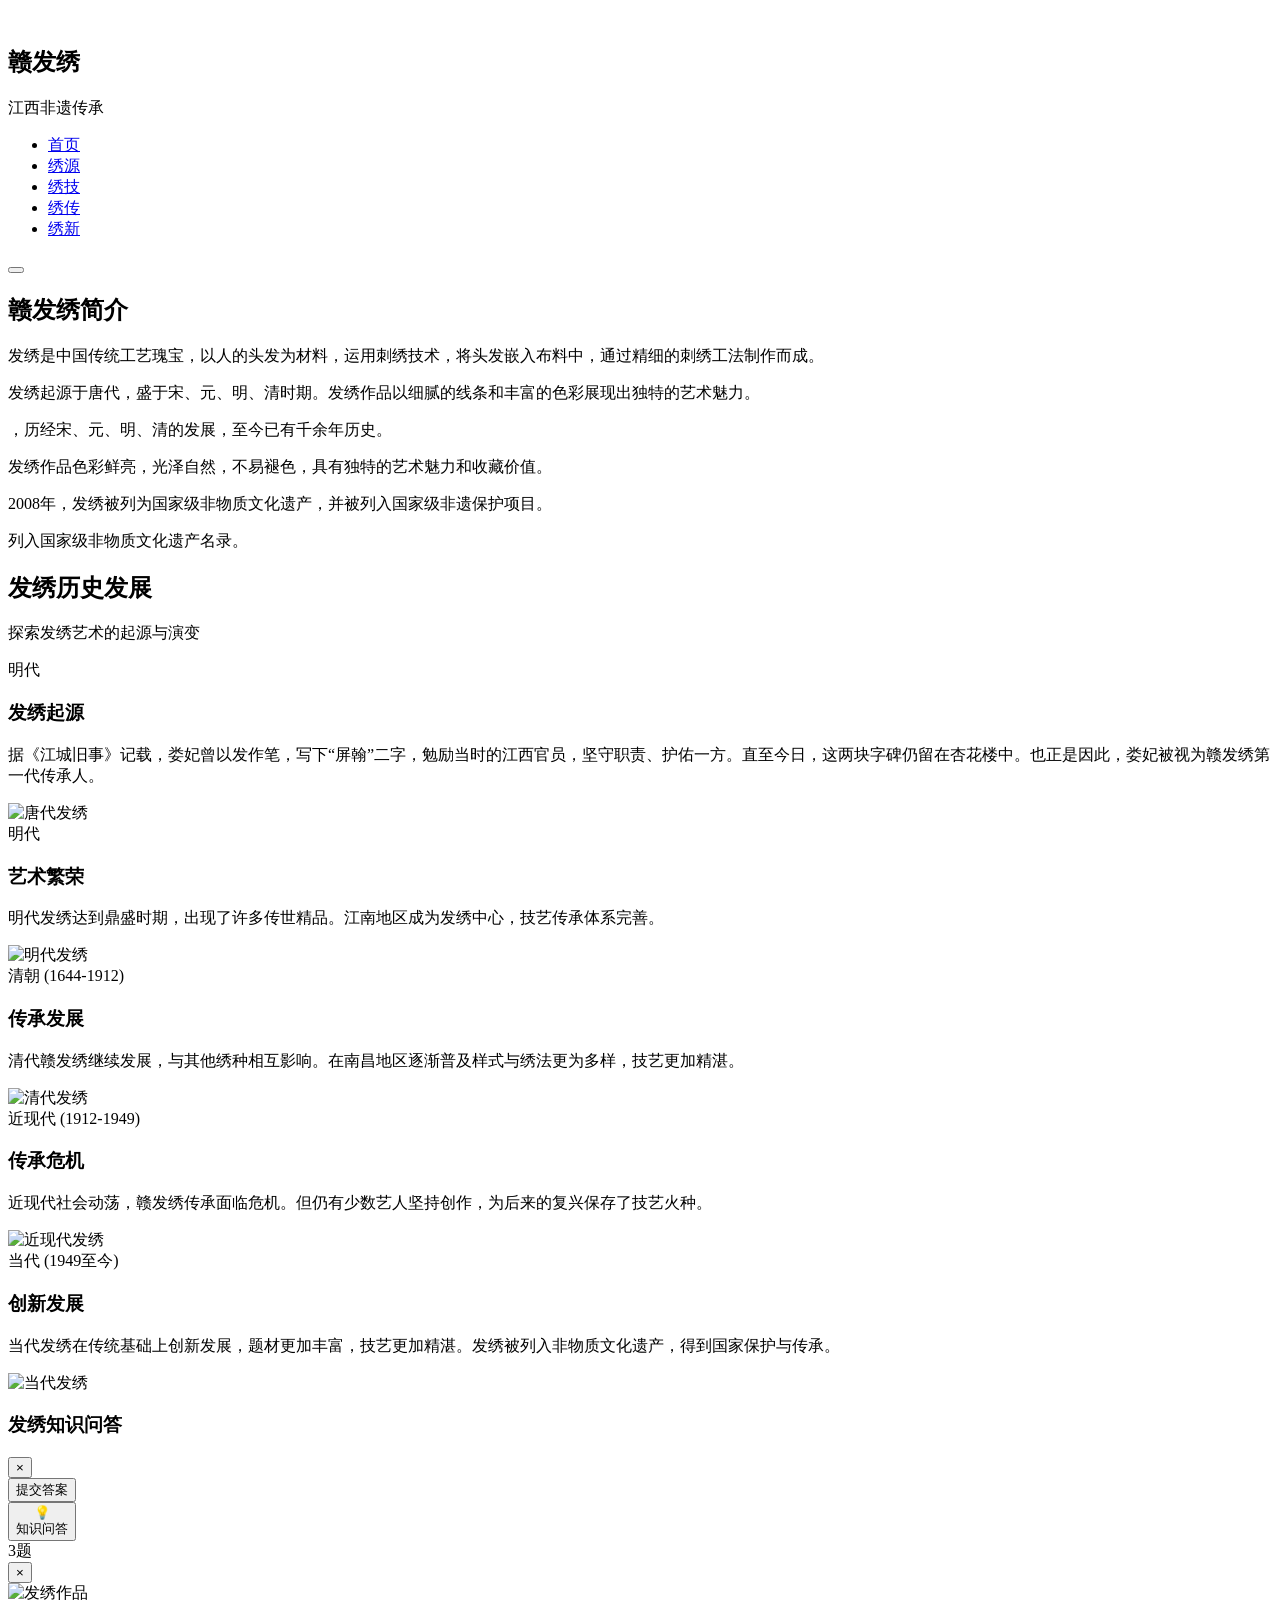
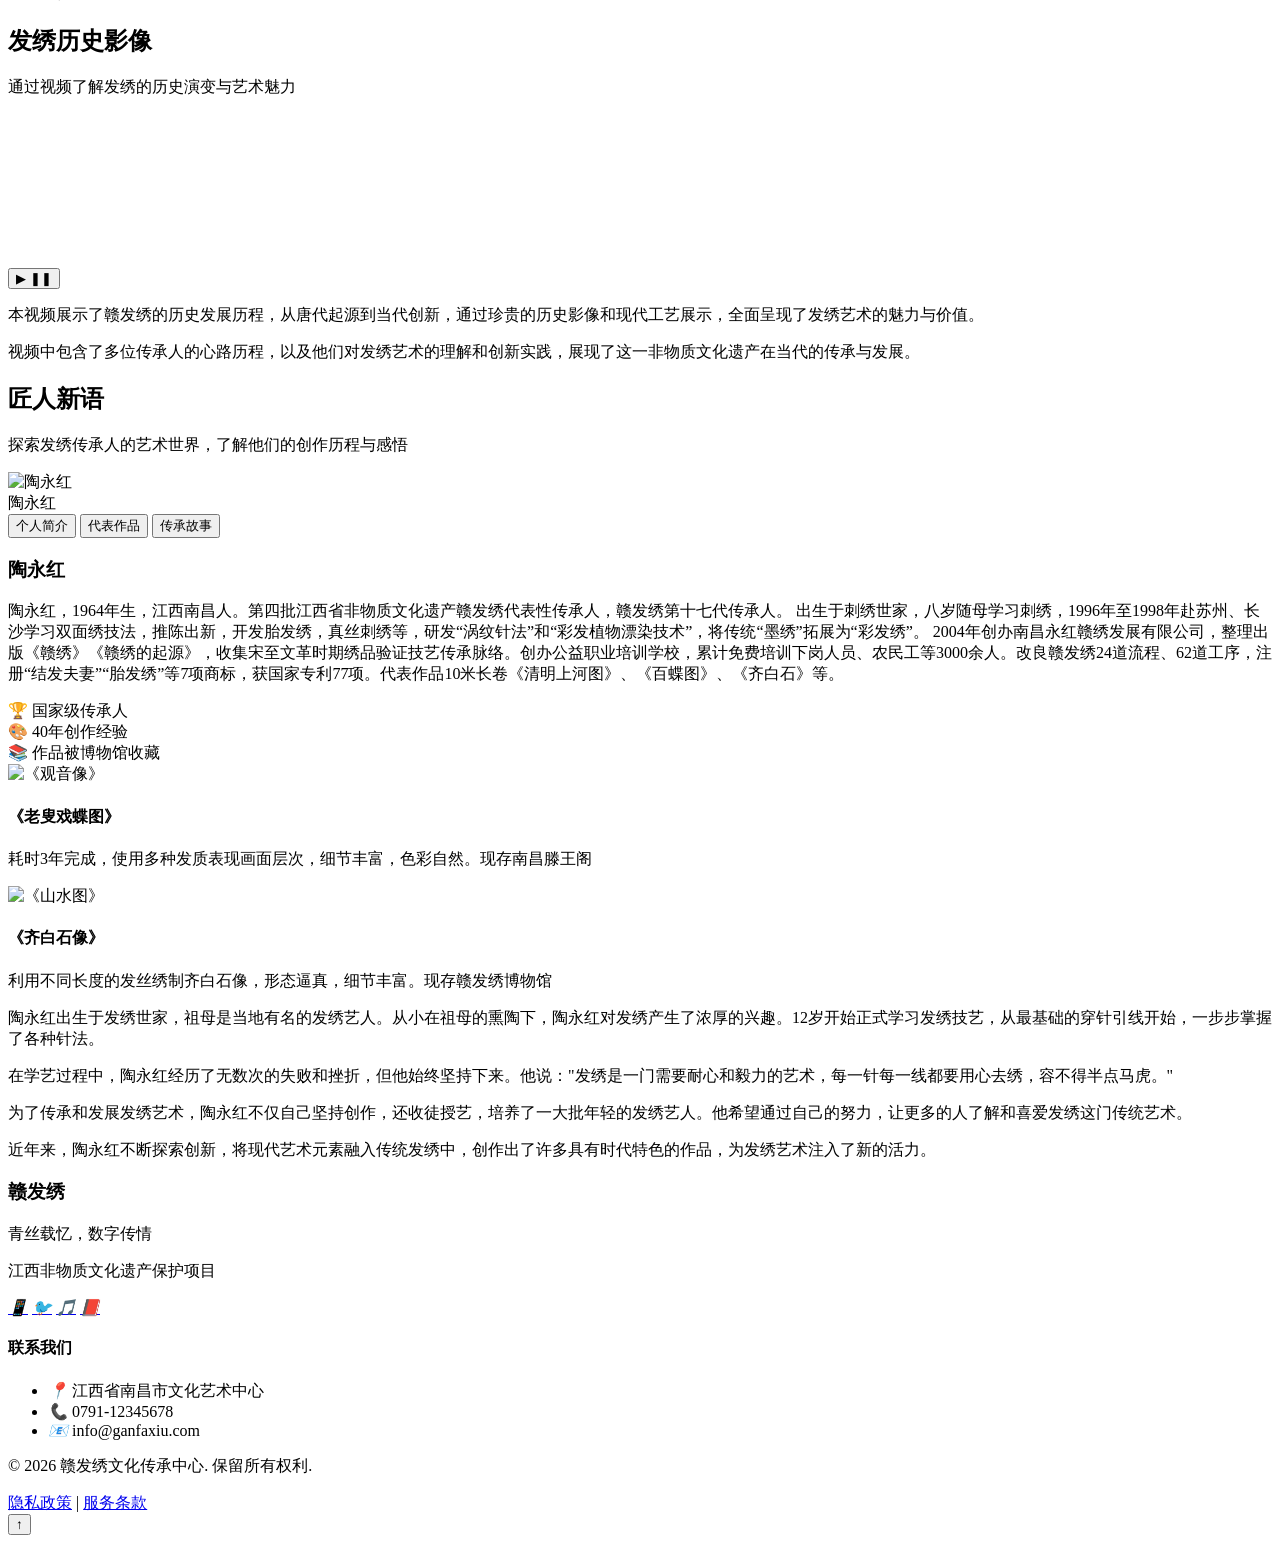
==== histroy.html @ 6f6c3b2a "Add files via upload" ====
<!DOCTYPE html>
<html lang="zh">

<head>
  <meta charset="UTF-8">
  <meta name="viewport" content="width=device-width, initial-scale=1.0">
  <link rel="stylesheet" href="css/histroy_.css">
  <link rel="stylesheet" href="css/nav.css">
  <link rel="stylesheet" href="css/footer.css">
  <script src="js/histroy_.js"></script>
  <script src="js/backToTop.js"></script>
  <script src="js/top-nav.js"></script>
  <script src="js/histroy_JR.js"></script>
  <link rel="icon" type="img/icon/4t75p-0cyug-001.ico" href="img/icon/4t75p-0cyug-001.ico"><!--标签icon设置区域-->
  <title>赣发绣：绣源</title>
</head>

<body>
  <nav class="top-nav">
    <div class="top-nav-container">
      <div class="nav-logo">
        <div class="logo-placeholder">
          <!-- 这里可以放置logo图片 -->
          <span class="logo-icon"><img src="img/icon/4t75p-0cyug-001.ico" alt=""></span>
        </div>
        <div class="logo-text">
          <h2>赣发绣</h2>
          <p class="logo-subtitle">江西非遗传承</p>
        </div>
      </div>
      <ul class="nav-menu">
        <li><a href="index.html" id="nav-index">首页</a></li>
        <li><a href="histroy.html" id="nav-history">绣源</a></li>
        <li><a href="Technology.html" id="nav-service">绣技</a></li>
        <li><a href="Inheritance.html" id="nav-case">绣传</a></li>
        <li><a href="Innovation.html" id="nav-contact">绣新</a></li>
      </ul>
      <div class="nav-actions">
        <button class="menu-btn">
          <span></span>
          <span></span>
          <span></span>
        </button>
      </div>
    </div>
  </nav>
  <!-- 主容器 -->
  <div class="main-container">
    <!-- 主要内容区域 -->
    <div class="main-content">
      <div class="xiuyuan-main-content">
        <!-- 左侧内容框 -->
        <div class="xiuyuan-left-sidebar">
          <div class="xiuyuan-sidebar-content">
            <h2>赣发绣简介</h2>
            <p>发绣是中国传统工艺瑰宝，以人的头发为材料，运用刺绣技术，将头发嵌入布料中，通过精细的刺绣工法制作而成。</p>
            <p>发绣起源于唐代，盛于宋、元、明、清时期。发绣作品以细腻的线条和丰富的色彩展现出独特的艺术魅力。</p>，历经宋、元、明、清的发展，至今已有千余年历史。</p>
            <p>发绣作品色彩鲜亮，光泽自然，不易褪色，具有独特的艺术魅力和收藏价值。</p>
            <p>2008年，发绣被列为国家级非物质文化遗产，并被列入国家级非遗保护项目。</p>列入国家级非物质文化遗产名录。</p>
          </div>
        </div>

        <!-- 右侧时间轴区域 -->
        <div class="xiuyuan-right-content">
          <!-- 时间轴标题 -->
          <div class="xiuyuan-timeline-header">
            <h2>发绣历史发展</h2>
            <p>探索发绣艺术的起源与演变</p>
          </div>
          <!-- 时间轴容器 -->
          <div class="xiuyuan-timeline-container">
            <div class="xiuyuan-timeline-wrapper">
              <!-- 水平时间轴 -->
              <div class="xiuyuan-timeline">
                <!-- 时间节点1：起源 -->
                <div class="xiuyuan-timeline-item">
                  <div class="xiuyuan-timeline-dot"></div>
                  <div class="xiuyuan-timeline-content">
                    <div class="xiuyuan-timeline-year">明代</div>
                    <h3>发绣起源</h3>
                    <p>据《江城旧事》记载，娄妃曾以发作笔，写下“屏翰”二字，勉励当时的江西官员，坚守职责、护佑一方。直至今日，这两块字碑仍留在杏花楼中。也正是因此，娄妃被视为赣发绣第一代传承人。</p>
                    <div class="xiuyuan-timeline-image">
                      <img src="img/IMG-his-1-1.png" alt="唐代发绣">
                    </div>
                  </div>
                </div>

                <!-- 时间节点2：发展 --><!--
                <div class="xiuyuan-timeline-item">
                  <div class="xiuyuan-timeline-dot"></div>
                  <div class="xiuyuan-timeline-content">
                    <div class="xiuyuan-timeline-year">明代</div>
                    <h3>技艺发展</h3>
                    <p>宁王失败后，娄妃投入赣江自殉，香消玉殒。娄妃死后，其贴身侍女杏花带着收集的娄妃遗发，回到安义县石鼻乡，以青丝为线，绣制了一幅娄妃画像，赣发绣自此在江西民间生根发芽、代代相传。</p>
                    <div class="xiuyuan-timeline-image">
                      <img src="img/timeline2.jpg" alt="宋代发绣">
                    </div>
                  </div>
                </div>-->

                <!-- 时间节点3：繁荣 -->
                <div class="xiuyuan-timeline-item">
                  <div class="xiuyuan-timeline-dot"></div>
                  <div class="xiuyuan-timeline-content">
                    <div class="xiuyuan-timeline-year">明代</div>
                    <h3>艺术繁荣</h3>
                    <p>明代发绣达到鼎盛时期，出现了许多传世精品。江南地区成为发绣中心，技艺传承体系完善。</p>
                    <div class="xiuyuan-timeline-image">
                      <img src="img/img-his-1-3.png" alt="明代发绣">
                    </div>
                  </div>
                </div>

                <!-- 时间节点4：传承 -->
                <div class="xiuyuan-timeline-item">
                  <div class="xiuyuan-timeline-dot"></div>
                  <div class="xiuyuan-timeline-content">
                    <div class="xiuyuan-timeline-year">清朝 (1644-1912)</div>
                    <h3>传承发展</h3>
                    <p>清代赣发绣继续发展，与其他绣种相互影响。在南昌地区逐渐普及样式与绣法更为多样，技艺更加精湛。</p>
                    <div class="xiuyuan-timeline-image">
                      <img src="img/img-his-1-4.png" alt="清代发绣">
                    </div>
                  </div>
                </div>

                <!-- 时间节点5：复兴 -->
                <div class="xiuyuan-timeline-item">
                  <div class="xiuyuan-timeline-dot"></div>
                  <div class="xiuyuan-timeline-content">
                    <div class="xiuyuan-timeline-year">近现代 (1912-1949)</div>
                    <h3>传承危机</h3>
                    <p>近现代社会动荡，赣发绣传承面临危机。但仍有少数艺人坚持创作，为后来的复兴保存了技艺火种。</p>
                    <div class="xiuyuan-timeline-image">
                      <img src="img/IMG_2162.png" alt="近现代发绣">
                    </div>
                  </div>
                </div>

                <!-- 时间节点6：创新 -->
                <div class="xiuyuan-timeline-item">
                  <div class="xiuyuan-timeline-dot"></div>
                  <div class="xiuyuan-timeline-content">
                    <div class="xiuyuan-timeline-year">当代 (1949至今)</div>
                    <h3>创新发展</h3>
                    <p>当代发绣在传统基础上创新发展，题材更加丰富，技艺更加精湛。发绣被列入非物质文化遗产，得到国家保护与传承。</p>
                    <div class="xiuyuan-timeline-image">
                      <img src="img/IMG_2163.JPG" alt="当代发绣">
                    </div>
                  </div>
                </div>
              </div>
            </div>
          </div>
        </div>
      </div> <!-- 闭合main-content -->

      <!-- 轻互动问答区 -->
      <div class="xiuyuan-quiz-container" id="xiuyuan-quizContainer">
        <div class="xiuyuan-quiz-header">
          <h3>发绣知识问答</h3>
          <button class="xiuyuan-quiz-close" id="xiuyuan-quizClose">×</button>
        </div>
        <div class="xiuyuan-quiz-content" id="xiuyuan-quizContent">
          <div class="xiuyuan-quiz-question" id="xiuyuan-quizQuestion"></div>
          <div class="xiuyuan-quiz-options" id="xiuyuan-quizOptions"></div>
        </div>
        <div class="xiuyuan-quiz-footer">
          <button class="xiuyuan-quiz-submit" id="xiuyuan-quizSubmit">提交答案</button>
        </div>
      </div>

      <!-- 问答触发按钮 -->
      <div class="xiuyuan-quiz-trigger-container">
        <button class="xiuyuan-quiz-trigger" id="xiuyuan-quizTrigger">
          <div class="xiuyuan-quiz-icon">💡</div>
          <div class="xiuyuan-quiz-text">知识问答</div>
        </button>
        <div class="xiuyuan-quiz-badge">3题</div>
      </div>

      <!-- 答对后作品弹窗 -->
      <div class="xiuyuan-work-modal" id="xiuyuan-workModal">
        <div class="xiuyuan-work-modal-content">
          <button class="xiuyuan-work-modal-close" id="xiuyuan-workModalClose">×</button>
          <div class="xiuyuan-work-image">
            <img id="xiuyuan-workImage" src="" alt="发绣作品">
          </div>
          <div class="xiuyuan-work-description">
            <h4 id="xiuyuan-workTitle"></h4>
            <p id="xiuyuan-workDesc"></p>
          </div>
        </div>
      </div>
    </div>
    <!--绣源内容视频区域-->
    <!-- 发绣历史视频区域 -->
    <div class="xiuyuan-video-section">
      <div class="xiuyuan-container">
        <div class="xiuyuan-video-header">
          <h2>发绣历史影像</h2>
          <p>通过视频了解发绣的历史演变与艺术魅力</p>
        </div>
        <div class="xiuyuan-video-container">
          <div class="xiuyuan-video-wrapper">
            <video loop playsinline id="xiuyuan-history-video">
              <source src="video/BS_FX_yuan.mp4" type="video/mp4">
              您的浏览器不支持视频播放
            </video>
            <div class="xiuyuan-video-overlay"></div>
            <div class="xiuyuan-video-controls">
              <button class="xiuyuan-play-pause-btn" id="xiuyuan-video-play-pause">
                <span class="xiuyuan-play-icon">▶</span>
                <span class="xiuyuan-pause-icon">❚❚</span>
              </button>
            </div>
          </div>
          <div class="xiuyuan-video-description">
            <p>本视频展示了赣发绣的历史发展历程，从唐代起源到当代创新，通过珍贵的历史影像和现代工艺展示，全面呈现了发绣艺术的魅力与价值。</p>
            <p>视频中包含了多位传承人的心路历程，以及他们对发绣艺术的理解和创新实践，展现了这一非物质文化遗产在当代的传承与发展。</p>
          </div>
        </div>
      </div>
    </div>
    <!---匠人新语版块内容!!!!!!-->
    <!-- 主要内容区域 -->
    <main class="xiuyuan-main">
      <!-- 匠人新语版块 -->
      <div class="xiuyuan-artisan-section">
        <div class="xiuyuan-container">
          <!-- 版块标题 -->
          <div class="xiuyuan-artisan-header">
            <h2>匠人新语</h2>
            <p>探索发绣传承人的艺术世界，了解他们的创作历程与感悟</p>
          </div>

          <!-- 传承人头像区域 -->
          <div class="xiuyuan-artisan-avatars">
            <!-- 传承人1 -->
            <div class="xiuyuan-artisan-avatar" data-artisan="1">
              <div class="xiuyuan-avatar-image">
                <img src="img/IMG-his-jr-1.png" alt="陶永红">
              </div>
              <div class="xiuyuan-avatar-name">陶永红</div>
            </div>
            <!-- 传承人2 --><!--
            <div class="xiuyuan-artisan-avatar" data-artisan="2">
              <div class="xiuyuan-avatar-image">
                <img src="img/IMG-his-jr-2.png" alt="刘昱含">
              </div>
              <div class="xiuyuan-avatar-name">刘昱含</div>
            </div>-->
            <!-- 传承人3 -->
            <!--<div class="xiuyuan-artisan-avatar" data-artisan="3">
              <div class="xiuyuan-avatar-image">
                <img src="img/artisan3.jpg" alt="王老师">
              </div>
              <div class="xiuyuan-avatar-name">王老师</div>
            </div>
          </div>-->

          <!-- 传承人内容区域 -->
          <div class="xiuyuan-artisan-content">
            <!-- 标签页导航 -->
            <div class="xiuyuan-artisan-tabs">
              <button class="xiuyuan-artisan-tab active" data-tab="intro">个人简介</button>
              <button class="xiuyuan-artisan-tab" data-tab="works">代表作品</button>
              <button class="xiuyuan-artisan-tab" data-tab="story">传承故事</button>
            </div>

            <!-- 标签内容 -->
            <div class="xiuyuan-artisan-content-wrapper">
              <!-- 个人简介 -->
              <div class="xiuyuan-artisan-tab-content active" data-tab="intro">
                <div class="xiuyuan-artisan-intro">
                  <h3 id="artisanName">陶永红</h3>
                  <p id="artisanBio">
                    陶永红，1964年生，江西南昌人。第四批江西省非物质文化遗产赣发绣代表性传承人，赣发绣第十七代传承人。
                    出生于刺绣世家，八岁随母学习刺绣，1996年至1998年赴苏州、长沙学习双面绣技法，推陈出新，开发胎发绣，真丝刺绣等，研发“涡纹针法”和“彩发植物漂染技术”，将传统“墨绣”拓展为“彩发绣”。
                    2004年创办南昌永红赣绣发展有限公司，整理出版《赣绣》《赣绣的起源》，收集宋至文革时期绣品验证技艺传承脉络。创办公益职业培训学校，累计免费培训下岗人员、农民工等3000余人。改良赣发绣24道流程、62道工序，注册“结发夫妻”“胎发绣”等7项商标，获国家专利77项。代表作品10米长卷《清明上河图》、《百蝶图》、《齐白石》等。
                  </p>

                  <!-- 成就标签 -->
                  <div class="xiuyuan-artisan-achievements">
                    <div class="xiuyuan-achievement-item">
                      <span class="xiuyuan-achievement-icon">🏆</span>
                      <span class="xiuyuan-achievement-text">国家级传承人</span>
                    </div>
                    <div class="xiuyuan-achievement-item">
                      <span class="xiuyuan-achievement-icon">🎨</span>
                      <span class="xiuyuan-achievement-text">40年创作经验</span>
                    </div>
                    <div class="xiuyuan-achievement-item">
                      <span class="xiuyuan-achievement-icon">📚</span>
                      <span class="xiuyuan-achievement-text">作品被博物馆收藏</span>
                    </div>
                  </div>
                </div>
              </div>

              <!-- 代表作品 -->
              <div class="xiuyuan-artisan-tab-content" data-tab="works">
                <div class="xiuyuan-artisan-works">
                  <!-- 作品1 --><!--
                  <div class="xiuyuan-work-item">
                    <div class="xiuyuan-work-image">
                      <img src="img/work1.jpg" alt="《清明上河图》局部">
                    </div>
                    <div class="xiuyuan-work-info">
                      <h4>《清明上河图》局部</h4>
                      <p>耗时3年完成，使用多种发质表现画面层次，细节丰富，色彩自然。</p>
                    </div>
                  </div>-->
                  <!-- 作品2 -->
                  <div class="xiuyuan-work-item">
                    <div class="xiuyuan-work-image">
                      <img src="img/IMG-his-jr-1-2.png" alt="《观音像》">
                    </div>
                    <div class="xiuyuan-work-info">
                      <h4>《老叟戏蝶图》</h4>
                      <p>耗时3年完成，使用多种发质表现画面层次，细节丰富，色彩自然。现存南昌滕王阁</p>
                    </div>
                  </div>
                  <!-- 作品3 -->
                  <div class="xiuyuan-work-item">
                    <div class="xiuyuan-work-image">
                      <img src="img/IMG-his-jr-1-3.png" alt="《山水图》">
                    </div>
                    <div class="xiuyuan-work-info">
                      <h4>《齐白石像》</h4>
                      <p>利用不同长度的发丝绣制齐白石像，形态逼真，细节丰富。现存赣发绣博物馆</p>
                    </div>
                  </div>
                </div>
              </div>

              <!-- 传承故事 -->
              <div class="xiuyuan-artisan-tab-content" data-tab="story">
                <div class="xiuyuan-artisan-story">
                  <p>陶永红出生于发绣世家，祖母是当地有名的发绣艺人。从小在祖母的熏陶下，陶永红对发绣产生了浓厚的兴趣。12岁开始正式学习发绣技艺，从最基础的穿针引线开始，一步步掌握了各种针法。</p>
                  <p>在学艺过程中，陶永红经历了无数次的失败和挫折，但他始终坚持下来。他说："发绣是一门需要耐心和毅力的艺术，每一针每一线都要用心去绣，容不得半点马虎。"</p>
                  <p>为了传承和发展发绣艺术，陶永红不仅自己坚持创作，还收徒授艺，培养了一大批年轻的发绣艺人。他希望通过自己的努力，让更多的人了解和喜爱发绣这门传统艺术。</p>
                  <p>近年来，陶永红不断探索创新，将现代艺术元素融入传统发绣中，创作出了许多具有时代特色的作品，为发绣艺术注入了新的活力。</p>
                </div>
              </div>
            </div>
          </div>
        </div>
      </div>
    </main>
  </div>
  <footer>
    <div class="footer-content">
      <!-- 品牌信息 -->
      <div class="footer-section brand">
        <h3>赣发绣</h3>
        <p>青丝载忆，数字传情</p>
        <p class="heritage-tag">江西非物质文化遗产保护项目</p>
        <!-- 社交媒体链接 -->
        <div class="social-links">
          <a href="#" title="微信公众号"><i class="social-icon">📱</i></a>
          <a href="#" title="微博"><i class="social-icon">🐦</i></a>
          <a href="#" title="抖音"><i class="social-icon">🎵</i></a>
          <a href="#" title="小红书"><i class="social-icon">📕</i></a>
        </div>
      </div>
      <!-- 联系方式 -->
      <div class="footer-section contact">
        <h4>联系我们</h4>
        <ul class="contact-info">
          <li><i class="contact-icon">📍</i> 江西省南昌市文化艺术中心</li>
          <li><i class="contact-icon">📞</i> 0791-12345678</li>
          <li><i class="contact-icon">📧</i> info@ganfaxiu.com</li>
        </ul>
      </div>
    </div>
    <div class="footer-bottom">
      <div class="footer-bottom-content">
        <p>&copy; 2026 赣发绣文化传承中心. 保留所有权利.</p>
        <div class="legal-links">
          <a href="#">隐私政策</a>
          <span>|</span>
          <a href="#">服务条款</a>
        </div>
      </div>
    </div>
    <!-- 返回顶部按钮 -->
    <button id="backToTop" class="back-to-top" title="返回顶部">↑</button>
  </footer><!--网页页面页脚-->
</body>

</html>
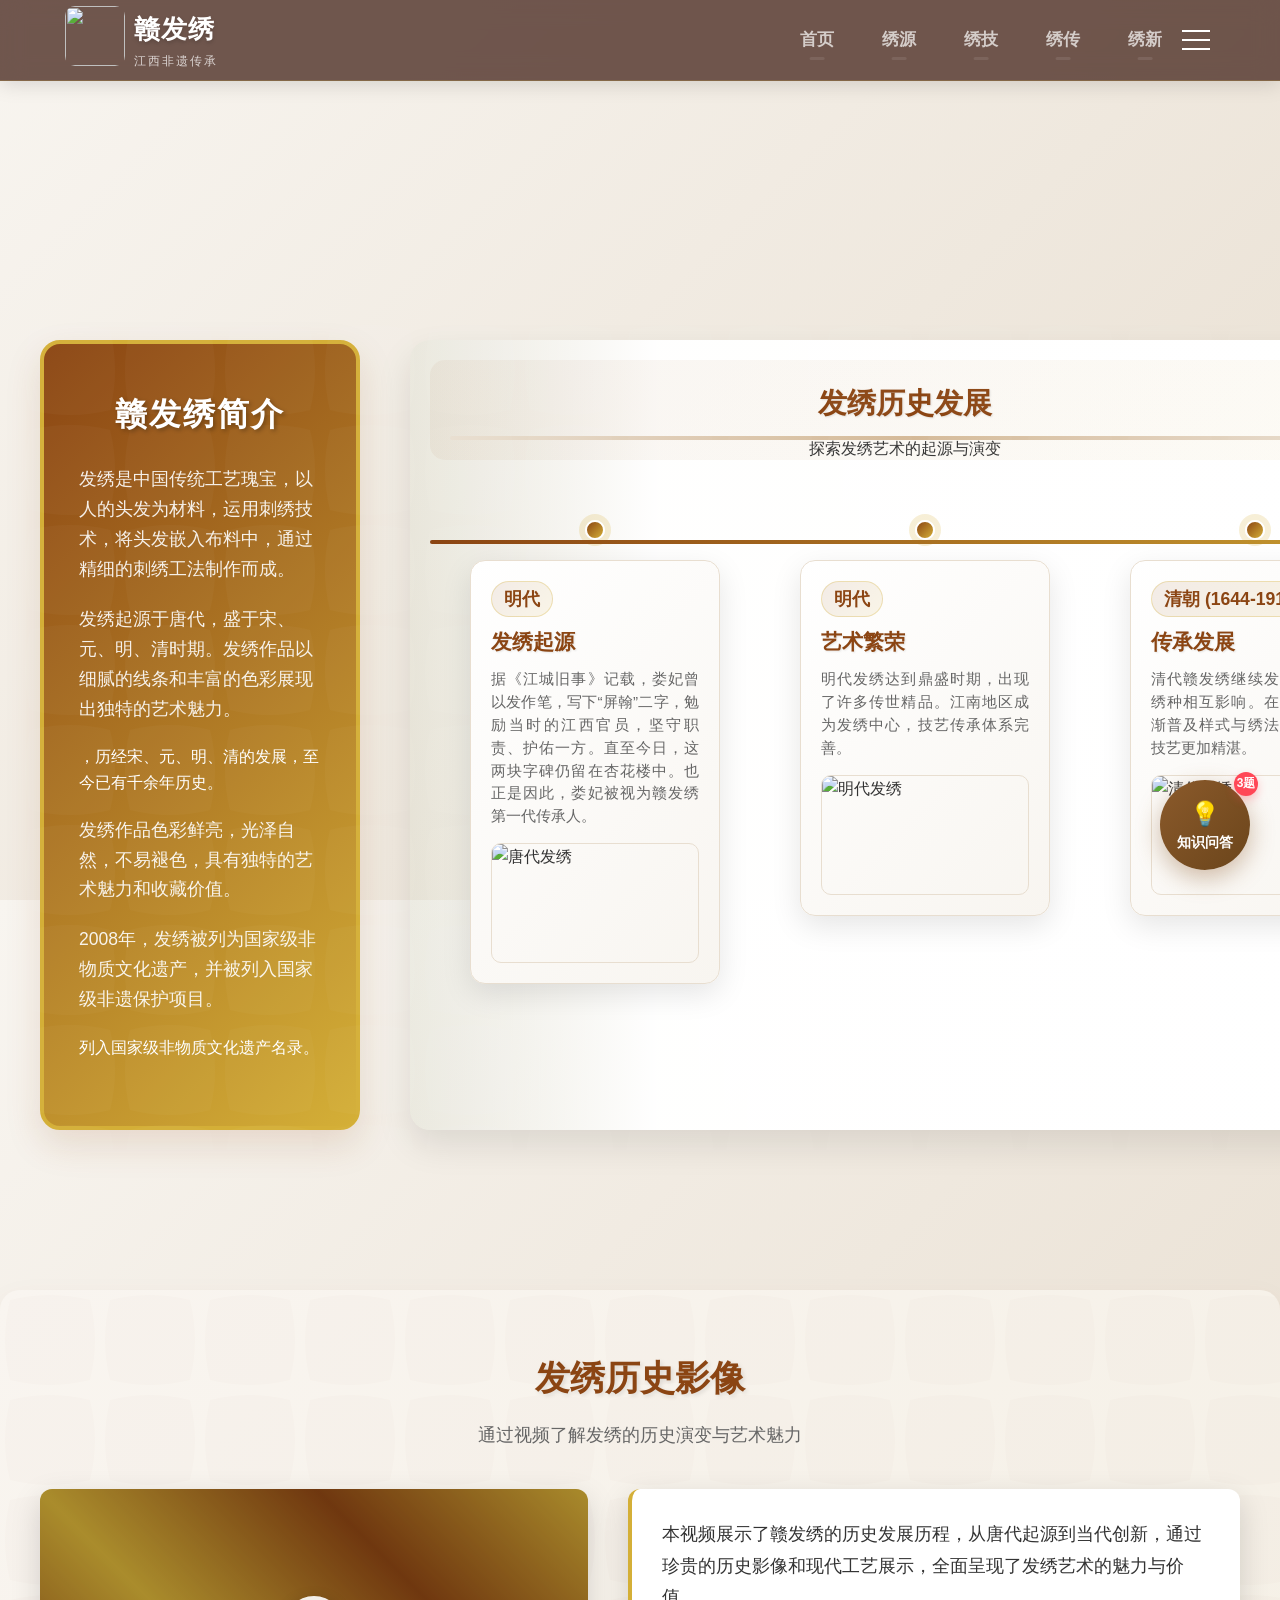
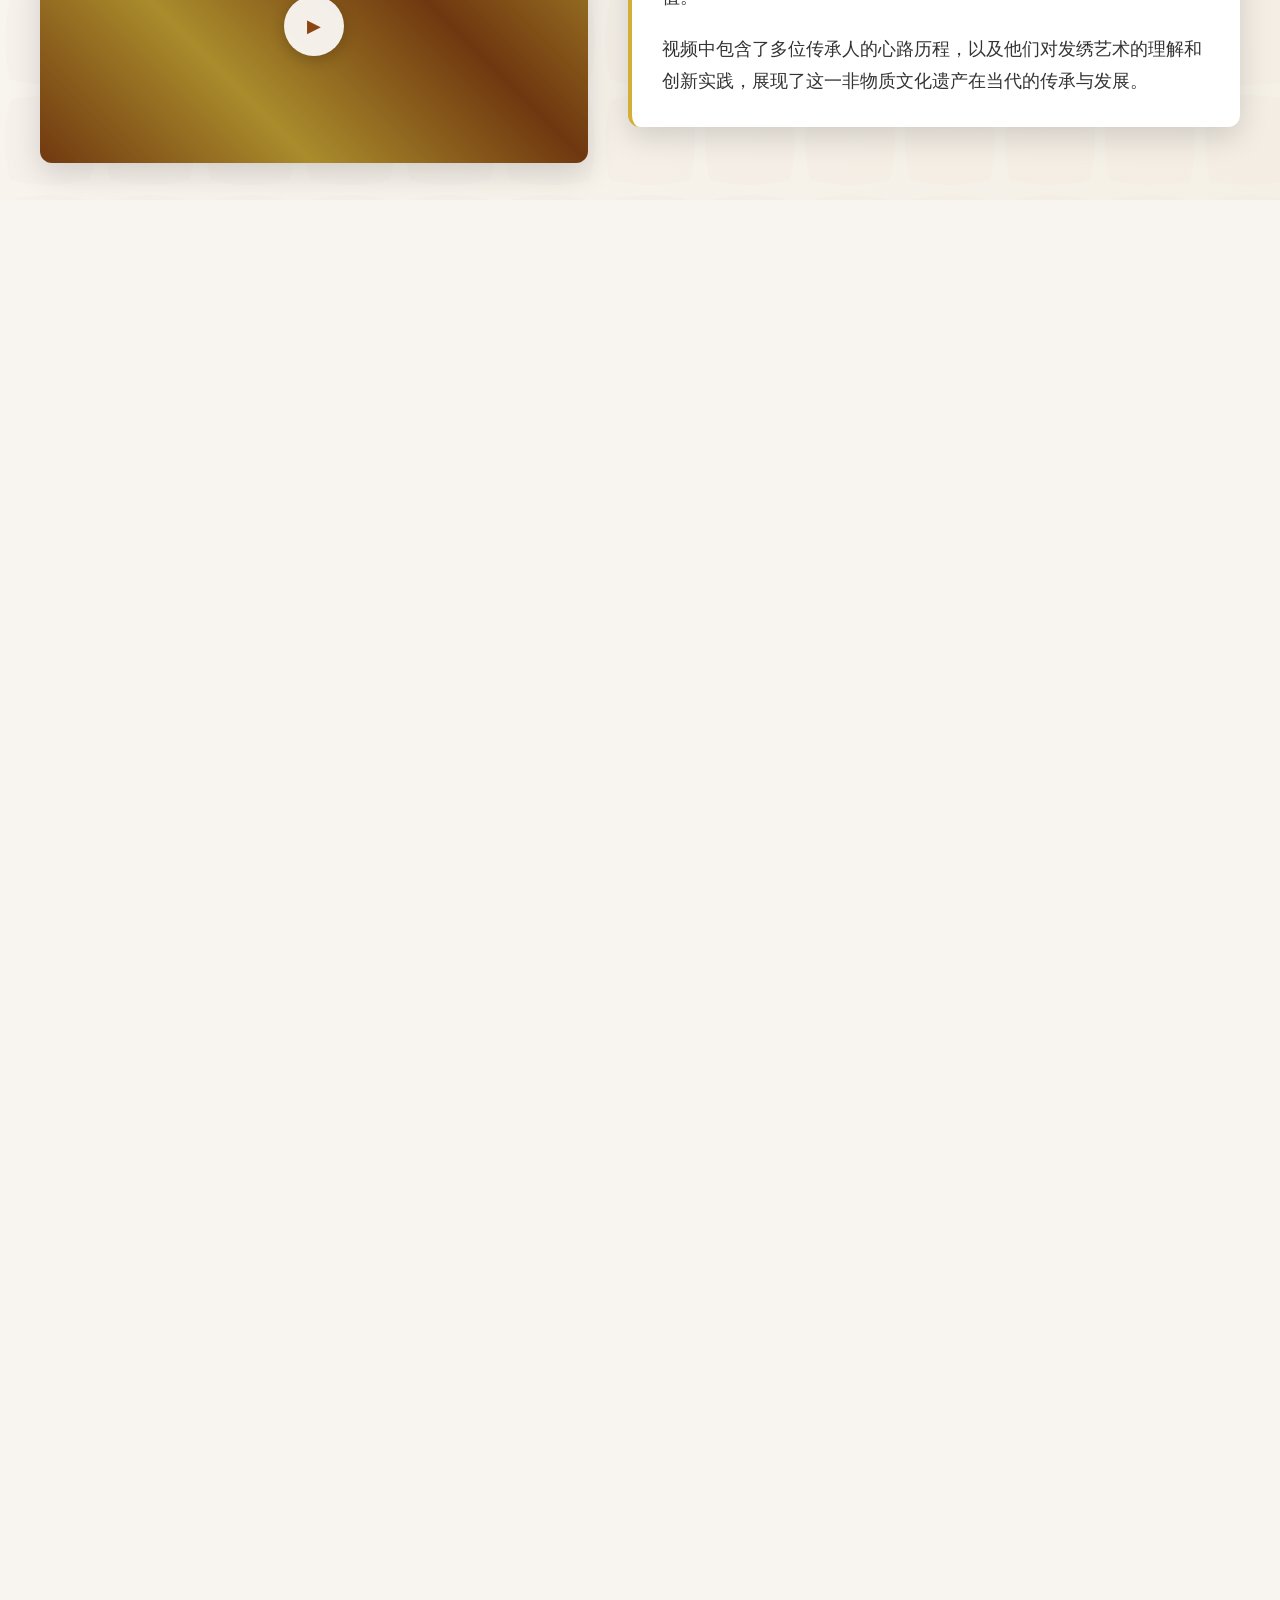
==== commit 662a68dc: "Update histroy.html" ====
--- a/histroy.html
+++ b/histroy.html
@@ -4,14 +4,14 @@
 <head>
   <meta charset="UTF-8">
   <meta name="viewport" content="width=device-width, initial-scale=1.0">
-  <link rel="stylesheet" href="css/histroy_.css">
-  <link rel="stylesheet" href="css/nav.css">
-  <link rel="stylesheet" href="css/footer.css">
-  <script src="js/histroy_.js"></script>
-  <script src="js/backToTop.js"></script>
-  <script src="js/top-nav.js"></script>
-  <script src="js/histroy_JR.js"></script>
-  <link rel="icon" type="img/icon/4t75p-0cyug-001.ico" href="img/icon/4t75p-0cyug-001.ico"><!--标签icon设置区域-->
+  <link rel="stylesheet" href="./css/histroy_.css">
+  <link rel="stylesheet" href="./css/nav.css">
+  <link rel="stylesheet" href="./css/footer.css">
+  <script src="./js/histroy_.js"></script>
+  <script src="./js/backToTop.js"></script>
+  <script src="./js/top-nav.js"></script>
+  <script src="./js/histroy_JR.js"></script>
+  <link rel="icon" type="img/icon/4t75p-0cyug-001.ico" href="./img/icon/4t75p-0cyug-001.ico"><!--标签icon设置区域-->
   <title>赣发绣：绣源</title>
 </head>
 
@@ -21,7 +21,7 @@
       <div class="nav-logo">
         <div class="logo-placeholder">
           <!-- 这里可以放置logo图片 -->
-          <span class="logo-icon"><img src="img/icon/4t75p-0cyug-001.ico" alt=""></span>
+          <span class="logo-icon"><img src="./img/icon/4t75p-0cyug-001.ico" alt=""></span>
         </div>
         <div class="logo-text">
           <h2>赣发绣</h2>
@@ -80,7 +80,7 @@
                     <h3>发绣起源</h3>
                     <p>据《江城旧事》记载，娄妃曾以发作笔，写下“屏翰”二字，勉励当时的江西官员，坚守职责、护佑一方。直至今日，这两块字碑仍留在杏花楼中。也正是因此，娄妃被视为赣发绣第一代传承人。</p>
                     <div class="xiuyuan-timeline-image">
-                      <img src="img/IMG-his-1-1.png" alt="唐代发绣">
+                      <img src="./img/IMG-his-1-1.png" alt="唐代发绣">
                     </div>
                   </div>
                 </div>
@@ -93,7 +93,7 @@
                     <h3>技艺发展</h3>
                     <p>宁王失败后，娄妃投入赣江自殉，香消玉殒。娄妃死后，其贴身侍女杏花带着收集的娄妃遗发，回到安义县石鼻乡，以青丝为线，绣制了一幅娄妃画像，赣发绣自此在江西民间生根发芽、代代相传。</p>
                     <div class="xiuyuan-timeline-image">
-                      <img src="img/timeline2.jpg" alt="宋代发绣">
+                      <img src="./img/timeline2.jpg" alt="宋代发绣">
                     </div>
                   </div>
                 </div>-->
@@ -106,7 +106,7 @@
                     <h3>艺术繁荣</h3>
                     <p>明代发绣达到鼎盛时期，出现了许多传世精品。江南地区成为发绣中心，技艺传承体系完善。</p>
                     <div class="xiuyuan-timeline-image">
-                      <img src="img/img-his-1-3.png" alt="明代发绣">
+                      <img src="./img/img-his-1-3.png" alt="明代发绣">
                     </div>
                   </div>
                 </div>
@@ -119,7 +119,7 @@
                     <h3>传承发展</h3>
                     <p>清代赣发绣继续发展，与其他绣种相互影响。在南昌地区逐渐普及样式与绣法更为多样，技艺更加精湛。</p>
                     <div class="xiuyuan-timeline-image">
-                      <img src="img/img-his-1-4.png" alt="清代发绣">
+                      <img src="./img/img-his-1-4.png" alt="清代发绣">
                     </div>
                   </div>
                 </div>
@@ -132,7 +132,7 @@
                     <h3>传承危机</h3>
                     <p>近现代社会动荡，赣发绣传承面临危机。但仍有少数艺人坚持创作，为后来的复兴保存了技艺火种。</p>
                     <div class="xiuyuan-timeline-image">
-                      <img src="img/IMG_2162.png" alt="近现代发绣">
+                      <img src="./img/IMG_2162.png" alt="近现代发绣">
                     </div>
                   </div>
                 </div>
@@ -145,7 +145,7 @@
                     <h3>创新发展</h3>
                     <p>当代发绣在传统基础上创新发展，题材更加丰富，技艺更加精湛。发绣被列入非物质文化遗产，得到国家保护与传承。</p>
                     <div class="xiuyuan-timeline-image">
-                      <img src="img/IMG_2163.JPG" alt="当代发绣">
+                      <img src="./img/IMG_2163.JPG" alt="当代发绣">
                     </div>
                   </div>
                 </div>
@@ -204,7 +204,7 @@
         <div class="xiuyuan-video-container">
           <div class="xiuyuan-video-wrapper">
             <video loop playsinline id="xiuyuan-history-video">
-              <source src="video/BS_FX_yuan.mp4" type="video/mp4">
+              <source src="./video/BS_FX_yuan.mp4" type="video/mp4">
               您的浏览器不支持视频播放
             </video>
             <div class="xiuyuan-video-overlay"></div>
@@ -239,21 +239,21 @@
             <!-- 传承人1 -->
             <div class="xiuyuan-artisan-avatar" data-artisan="1">
               <div class="xiuyuan-avatar-image">
-                <img src="img/IMG-his-jr-1.png" alt="陶永红">
+                <img src="./img/IMG-his-jr-1.png" alt="陶永红">
               </div>
               <div class="xiuyuan-avatar-name">陶永红</div>
             </div>
             <!-- 传承人2 --><!--
             <div class="xiuyuan-artisan-avatar" data-artisan="2">
               <div class="xiuyuan-avatar-image">
-                <img src="img/IMG-his-jr-2.png" alt="刘昱含">
+                <img src="./img/IMG-his-jr-2.png" alt="刘昱含">
               </div>
               <div class="xiuyuan-avatar-name">刘昱含</div>
             </div>-->
             <!-- 传承人3 -->
             <!--<div class="xiuyuan-artisan-avatar" data-artisan="3">
               <div class="xiuyuan-avatar-image">
-                <img src="img/artisan3.jpg" alt="王老师">
+                <img src="./img/artisan3.jpg" alt="王老师">
               </div>
               <div class="xiuyuan-avatar-name">王老师</div>
             </div>
@@ -304,7 +304,7 @@
                   <!-- 作品1 --><!--
                   <div class="xiuyuan-work-item">
                     <div class="xiuyuan-work-image">
-                      <img src="img/work1.jpg" alt="《清明上河图》局部">
+                      <img src="./img/work1.jpg" alt="《清明上河图》局部">
                     </div>
                     <div class="xiuyuan-work-info">
                       <h4>《清明上河图》局部</h4>
@@ -324,7 +324,7 @@
                   <!-- 作品3 -->
                   <div class="xiuyuan-work-item">
                     <div class="xiuyuan-work-image">
-                      <img src="img/IMG-his-jr-1-3.png" alt="《山水图》">
+                      <img src="./img/IMG-his-jr-1-3.png" alt="《山水图》">
                     </div>
                     <div class="xiuyuan-work-info">
                       <h4>《齐白石像》</h4>
@@ -389,4 +389,5 @@
   </footer><!--网页页面页脚-->
 </body>
 
-</html>+
+</html>
--- a/css/histroy_.css
+++ b/css/histroy_.css
@@ -0,0 +1,1543 @@
+* {
+    margin: 0;
+    padding: 0;
+    box-sizing: border-box;
+    font-family: "Microsoft Yahei", sans-serif;
+}
+
+/* 确保页面占满整个视口 */
+html, body {
+    height: 100%;
+    margin: 0;
+    padding: 0;
+    overflow-x: hidden;
+}
+/* 页面主体：演示滚动和覆盖效果，可根据自己的页面修改 */
+body {
+    padding-top: 100px;
+    min-height: 100vh;
+    /* 让页面能滚动，测试导航覆盖 */
+    background-color: #f8f5f0;
+    background-image: linear-gradient(135deg, #f8f5f0 0%, #e8ded0 100%);
+    transition: overflow 0.3s;
+    /* 滚动条过渡，更流畅 */
+    display: flex;
+    flex-direction: column;
+    color: #333;
+    line-height: 1.6;
+}
+/* 主内容区域占据剩余空间 */
+.main-container {
+    flex: 1;
+    padding: 0;
+}
+
+/* 平滑滚动 */
+html {
+    scroll-behavior: smooth;
+}
+/* 页面头部 */
+.header {
+    background-color: #8b5a2b;
+    color: white;
+    padding: 60px 0;
+    text-align: center;
+    position: relative;
+    overflow: hidden;
+}
+
+.header::before {
+    content: '';
+    position: absolute;
+    top: 0;
+    left: 0;
+    width: 100%;
+    height: 100%;
+    background-image: url('data:image/svg+xml;utf8,<svg xmlns="http://www.w3.org/2000/svg" width="100" height="100" viewBox="0 0 100 100"><path d="M10,10 Q50,0 90,10 Q100,50 90,90 Q50,100 10,90 Q0,50 10,10" fill="rgba(255,255,255,0.1)" /></svg>');
+    background-size: 200px;
+    opacity: 0.3;
+}
+
+.header-content {
+    position: relative;
+    z-index: 1;
+}
+
+.header h1 {
+    font-size: 3rem;
+    margin-bottom: 15px;
+    font-weight: bold;
+    text-shadow: 2px 2px 4px rgba(0, 0, 0, 0.3);
+}
+
+.header p {
+    font-size: 1.2rem;
+    opacity: 0.9;
+}
+
+/* 主要内容区域 */
+.main-content {
+    display: flex;
+    max-width: 1400px;
+    margin: 80px auto;
+    padding: 60px 20px;
+    top: auto;
+    gap: 50px;
+    align-items: stretch;
+    /* 将align-items从flex-start改为stretch */
+}
+
+.xiuyuan-header::before {
+    content: '';
+    position: absolute;
+    top: 0;
+    left: 0;
+    width: 100%;
+    height: 100%;
+    background-image: url('data:image/svg+xml;utf8,<svg xmlns="http://www.w3.org/2000/svg" width="100" height="100" viewBox="0 0 100 100"><path d="M10,10 Q50,0 90,10 Q100,50 90,90 Q50,100 10,90 Q0,50 10,10" fill="rgba(255,255,255,0.1)" /></svg>');
+    background-size: 200px;
+    opacity: 0.3;
+}
+
+.xiuyuan-header-content {
+    position: relative;
+    z-index: 1;
+}
+
+.xiuyuan-header h1 {
+    font-size: 3rem;
+    margin-bottom: 15px;
+    font-weight: bold;
+    text-shadow: 2px 2px 4px rgba(0,0,0,0.3);
+}
+
+.xiuyuan-header p {
+    font-size: 1.2rem;
+    opacity: 0.9;
+}
+
+/* 主要内容区域 */
+.xiuyuan-main-content {
+   display: flex;
+  gap: 50px;
+  min-height: calc(100vh - 80px); /* 减去预留的导航栏高度 */
+  position: relative;
+  padding: 20px;
+  margin-top: 80px;
+  max-width: 1400px;
+  margin-left: auto;
+  margin-right: auto;
+}
+
+/* 左侧内容框 */
+.xiuyuan-left-sidebar {
+    width: 320px; /* 适当减小宽度 */
+    flex-shrink: 0;
+    display: flex;
+    flex-direction: column;
+    height: 100%;
+}
+
+.xiuyuan-sidebar-content {
+     background: linear-gradient(135deg, #8B4513 0%, #D4AF37 100%);
+    color: white;
+    padding: 45px 35px; /* 减小内边距 */
+    border-radius: 20px;
+    box-shadow: 0 15px 35px  rgba(139, 69, 19, 0.15);
+    /* 确保内容区域高度100% */
+    height: 100%;
+    border: 4px solid#D4AF37;
+    transition: all 0.3s ease;
+    display: flex;
+    flex-direction: column;
+    /* 内容从顶部开始排列，确保与右侧视觉一致 */
+    justify-content: flex-start;
+    /* 内容超出时可滚动 */
+    overflow-y: auto;
+    
+}
+/* 优化左侧内容框滚动条样式 */
+.xiuyuan-sidebar-content::-webkit-scrollbar {
+    width: 3px;
+}
+.xiuyuan-sidebar-content::-webkit-scrollbar-track {
+    background: rgba(255, 255, 255, 0.1);
+    border-radius: 2px;
+}
+.xiuyuan-sidebar-content::-webkit-scrollbar-thumb {
+    background: rgba(255, 255, 255, 0.3);
+    border-radius: 2px;
+}
+.xiuyuan-sidebar-content::-webkit-scrollbar-thumb:hover {
+    background: rgba(255, 255, 255, 0.5);
+}
+
+.xiuyuan-sidebar-content h2 {
+    font-size: 2rem;
+    margin-bottom: 25px;
+    font-weight: bold;
+    text-align: center;
+    text-shadow: 2px 2px 4px rgba(0,0,0,0.3);
+    letter-spacing: 2px;
+}
+
+.xiuyuan-sidebar-content p {
+    font-size: 1.1rem;
+    line-height: 1.7;
+    margin-bottom: 20px;
+    opacity: 0.9;
+}
+/* 添加装饰元素 */
+.xiuyuan-sidebar-content::before {
+    content: '';
+    position: absolute;
+    top: 0;
+    left: 0;
+    width: 100%;
+    height: 100%;
+    background-image: url('data:image/svg+xml;utf8,<svg xmlns="http://www.w3.org/2000/svg" width="50" height="50" viewBox="0 0 50 50"><path d="M5,5 Q25,0 45,5 Q50,25 45,45 Q25,50 5,45 Q0,25 5,5" fill="rgba(255,255,255,0.05)" /></svg>');
+    background-size: 100px;
+    opacity: 0.5;
+    z-index: 0;
+}
+
+/* 右侧时间轴区域 */
+.xiuyuan-right-content {
+    flex: 1;
+    min-width: 0;
+    height: 100%;
+    background: linear-gradient(90deg, rgba(74, 133, 82, 0.05) 0%, rgba(255, 255, 255, 0.98) 25%, white 100%);
+    border-radius: 20px;
+    box-shadow: 0 15px 35px rgba(0, 0, 0, 0.1);
+    padding: 20px; /* 减少内边距，从30px调整为20px */
+    overflow:auto; /* 将 auto 改为 hidden，隐藏垂直滚动条 */
+    display: flex;
+    flex-direction: column;
+}
+/* 时间轴标题 - 固定 */
+.xiuyuan-timeline-header {
+    text-align: center;
+    margin-bottom: 20px;
+    padding: 20px;
+    background: linear-gradient(135deg, rgba(139, 69, 19, 0.05), rgba(212, 175, 55, 0.05));
+    border-radius: 15px;
+    flex-shrink: 0;
+}
+
+/* 时间轴容器 */
+.xiuyuan-timeline-container {
+     margin:0; /* 减少外边距，从30px调整为20px */
+    padding: 0;
+    overflow-x: auto;
+    overflow-y: hidden;/**隐藏垂直滚动条 */
+    -webkit-overflow-scrolling: touch;
+    scroll-behavior: smooth;
+    flex: 1;
+}
+
+/* 隐藏滚动条但保留滚动功能 */
+.xiuyuan-timeline-container::-webkit-scrollbar {
+    height: 3px;
+}
+
+.xiuyuan-timeline-container::-webkit-scrollbar-track {
+    background: rgba(212, 175, 55, 0.1);
+    border-radius: 2px;
+}
+
+.xiuyuan-timeline-container::-webkit-scrollbar-thumb {
+    background: linear-gradient(90deg, rgba(139, 69, 19, 0.2), rgba(212, 175, 55, 0.2));
+    border-radius: 2px;
+}
+
+.xiuyuan-timeline-container::-webkit-scrollbar-thumb:hover {
+     background: linear-gradient(90deg, rgba(139, 69, 19, 0.4), rgba(212, 175, 55, 0.4));
+}
+
+.xiuyuan-timeline-wrapper {
+    max-width: 2400px;
+    margin: 0 auto;
+    padding-bottom: 20px;
+}
+
+/**.xiuyuan-timeline-header {
+    text-align: center;
+    margin-bottom: 20px;
+     padding: 20px;
+    background: linear-gradient(135deg, rgba(139, 69, 19, 0.05), rgba(212, 175, 55, 0.05));
+    border-radius: 15px;
+}**/
+
+.xiuyuan-timeline-header h2 {
+    font-size: 1.8rem;
+    color: #8B4513;
+    margin-bottom: 10px;
+    font-weight: bold;
+    text-shadow: 1px 1px 2px rgba(0,0,0,0.1);
+}
+
+.xiuyuan-timeline-header p {
+    font-size: 1rem;
+    top: 60px;
+    left: 0;
+    width: 100%;
+    height: 4px;
+    background: linear-gradient(90deg, #e8ded0, #d4b896, #e8ded0);
+    border-radius: 2px;
+    z-index: 1;
+}
+
+/* 水平时间轴 */
+.xiuyuan-timeline {
+    position: relative;
+    padding: 40px 0 20px;
+    display: flex;
+    align-items: flex-start;
+    min-width: 1200px;
+}
+
+.xiuyuan-timeline::before {
+    content: '';
+    position: absolute;
+    top: 60px;
+    left: 0;
+    width: 100%;
+    height: 4px;
+    background-color: #e0e0e0;
+    z-index: 1;
+}
+
+.xiuyuan-timeline::after {
+    content: '';
+    position: absolute;
+    top: 60px;
+    left: 0;
+    width: 0;
+    height: 4px;
+    background: linear-gradient(90deg, #8B4513, #D4AF37);
+    z-index: 2;
+    animation: xiuyuan-timelineProgress 2s ease-out forwards;
+     border-radius: 2px;
+}
+
+@keyframes xiuyuan-timelineProgress {
+    from {
+        width: 0;
+    }
+    to {
+        width: 100%;
+    }
+}
+
+/* 时间节点 */
+.xiuyuan-timeline-item {
+    position: relative;
+    display: flex;
+    flex-direction: column;
+    align-items: center;
+    margin: 0 40px;
+    opacity: 0;
+    animation: xiuyuan-fadeInUp 0.8s ease forwards;
+    min-width: 250px;
+}
+
+.xiuyuan-timeline-item:nth-child(1) { animation-delay: 0.2s; }
+.xiuyuan-timeline-item:nth-child(2) { animation-delay: 0.4s; }
+.xiuyuan-timeline-item:nth-child(3) { animation-delay: 0.6s; }
+.xiuyuan-timeline-item:nth-child(4) { animation-delay: 0.8s; }
+.xiuyuan-timeline-item:nth-child(5) { animation-delay: 1s; }
+.xiuyuan-timeline-item:nth-child(6) { animation-delay: 1.2s; }
+
+@keyframes xiuyuan-fadeInUp {
+    from {
+        opacity: 0;
+        transform: translateY(30px);
+    }
+    to {
+        opacity: 1;
+        transform: translateY(0);
+    }
+}
+
+.xiuyuan-timeline-dot {
+    width: 20px;
+    height: 20px;
+    border-radius: 50%;
+    background: linear-gradient(135deg, #8B4513, #D4AF37);
+    position: relative;
+    z-index: 3;
+      box-shadow: 0 0 0 6px rgba(212, 175, 55, 0.2);
+    transition: all 0.3s ease;
+    margin-bottom: 20px;
+    border: 2px solid white;
+}
+
+.xiuyuan-timeline-dot:hover {
+    transform: scale(1.2);
+     box-shadow: 0 0 0 8px rgba(212, 175, 55, 0.3);
+}
+
+/* 时间内容 */
+.xiuyuan-timeline-content {
+    width: 100%;
+      background: linear-gradient(135deg, white, #f8f5f0);
+    padding: 20px;
+    border-radius: 15px;
+    box-shadow: 0 10px 30px rgba(0, 0, 0, 0.1);
+    position: relative;
+    transition: all 0.3s ease;
+     border: 1px solid #e8ded0;
+}
+
+.xiuyuan-timeline-content:hover {
+    transform: translateY(-5px);
+     box-shadow: 0 15px 35px rgba(139, 69, 19, 0.15);
+}
+
+.xiuyuan-timeline-content::before {
+    display: none;
+}
+
+.xiuyuan-timeline-year {
+    font-size: 1.1rem;
+    font-weight: bold;
+    color: #8B4513;
+    margin-bottom: 8px;
+    display: inline-block;
+    padding: 3px 12px;
+    background: linear-gradient(135deg, rgba(139, 69, 19, 0.1), rgba(212, 175, 55, 0.1));
+    border-radius: 20px;
+     border: 1px solid rgba(212, 175, 55, 0.3);
+}
+
+.xiuyuan-timeline-content h3 {
+    font-size: 1.3rem;
+     color: #8B4513;
+    margin-bottom: 10px;
+    font-weight: bold;
+    text-shadow: 1px 1px 2px rgba(0,0,0,0.1);
+}
+
+.xiuyuan-timeline-content p {
+    font-size: 0.95rem;
+    color: #666;
+    line-height: 1.5;
+    margin-bottom: 15px;
+    text-align: justify;
+}
+
+.xiuyuan-timeline-image {
+    width: 100%;
+    height: 120px;
+    border-radius: 10px;
+    overflow: hidden;
+    margin-top: 10px;
+     border: 1px solid #e8ded0;
+}
+
+.xiuyuan-timeline-image img {
+    width: 100%;
+    height: 100%;
+    object-fit: cover;
+    transition: transform 0.5s ease;
+}
+
+.xiuyuan-timeline-content:hover .xiuyuan-timeline-image img {
+    transform: scale(1.05);
+}
+
+/* 响应式设计 */
+@media (max-width: 992px) {
+    .xiuyuan-main-content {
+        flex-direction: column;
+        gap: 30px;
+    }
+    
+    .xiuyuan-left-sidebar {
+        width: 100%;
+    }
+    
+    .xiuyuan-sidebar-content {
+        padding: 40px 35px;
+        border-width: 3px;
+    }
+    
+    .xiuyuan-timeline-content {
+        padding: 2px;
+    }
+}
+
+@media (max-width: 768px) {
+    .xiuyuan-header h1 {
+        font-size: 2.2rem;
+    }
+    
+    .xiuyuan-timeline-header h2 {
+        font-size: 1.8rem;
+    }
+    
+    .xiuyuan-timeline {
+        min-width: 100%;
+        padding: 40px 0 20px;
+    }
+    
+    .xiuyuan-timeline::before,
+    .xiuyuan-timeline::after {
+        top: 40px;
+    }
+    
+    .xiuyuan-timeline-item {
+        min-width: 250px;
+        margin: 0 20px;
+    }
+    
+    .xiuyuan-timeline-dot {
+        margin-bottom: 15px;
+    }
+    
+    .xiuyuan-timeline-content {
+        padding: 20px;
+    }
+    
+    .xiuyuan-timeline-content h3 {
+        font-size: 1.3rem;
+    }
+    
+    .xiuyuan-sidebar-content {
+        padding: 25px 20px;
+        border-width: 2px;
+    }
+    
+    .xiuyuan-sidebar-content h2 {
+        font-size: 1.5rem;
+    }
+    .xiuyuan-main-content {
+        margin-top: 60px;
+        min-height: calc(100vh - 60px);
+    }
+}
+
+/* 优化后的问答触发按钮 */
+.xiuyuan-quiz-trigger-container {
+    position: fixed;
+    bottom: 30px;
+    right: 30px;
+    z-index: 1000;
+    display: flex;
+    align-items: center;
+    gap: 10px;
+}
+
+.xiuyuan-quiz-trigger {
+    width: 90px;
+    height: 90px;
+    border-radius: 50%;
+    background: linear-gradient(135deg, #8b5a2b 0%, #6b451b 100%);
+    color: white;
+    border: none;
+    cursor: pointer;
+    box-shadow: 0 8px 25px rgba(139, 90, 43, 0.4);
+    transition: all 0.3s ease;
+    display: flex;
+    flex-direction: column;
+    align-items: center;
+    justify-content: center;
+    gap: 6px;
+    font-family: "Microsoft Yahei", sans-serif;
+    padding: 12px;
+    text-align: center;
+}
+
+.xiuyuan-quiz-trigger:hover {
+    transform: scale(1.1);
+    box-shadow: 0 12px 35px rgba(139, 90, 43, 0.5);
+    background: linear-gradient(135deg, #6b451b 0%, #8b5a2b 100%);
+}
+
+.xiuyuan-quiz-icon {
+    font-size: 24px;
+    animation: xiuyuan-pulse 2s infinite;
+}
+
+@keyframes xiuyuan-pulse {
+    0% { transform: scale(1); }
+    50% { transform: scale(1.1); }
+    100% { transform: scale(1); }
+}
+
+.xiuyuan-quiz-text {
+    font-size: 14px;
+    font-weight: bold;
+    line-height: 1.2;
+}
+
+.xiuyuan-quiz-badge {
+    position: absolute;
+    top: -8px;
+    right: -8px;
+    background-color: #ff4757;
+    color: white;
+    border-radius: 50%;
+    width: 24px;
+    height: 24px;
+    display: flex;
+    align-items: center;
+    justify-content: center;
+    font-size: 12px;
+    font-weight: bold;
+    box-shadow: 0 4px 10px rgba(255, 71, 87, 0.3);
+    animation: xiuyuan-bounce 1s infinite;
+}
+
+@keyframes xiuyuan-bounce {
+    0%, 20%, 50%, 80%, 100% { transform: translateY(0); }
+    40% { transform: translateY(-5px); }
+    60% { transform: translateY(-3px); }
+}
+
+/* 响应式调整 */
+@media (max-width: 768px) {
+    .xiuyuan-quiz-trigger-container {
+        bottom: 20px;
+        right: 20px;
+    }
+    
+    .xiuyuan-quiz-trigger {
+        width: 80px;
+        height: 80px;
+    }
+    
+    .xiuyuan-quiz-icon {
+        font-size: 20px;
+    }
+    
+    .xiuyuan-quiz-text {
+        font-size: 12px;
+    }
+    .xiuyuan-quiz-badge{
+        width: 20px;
+        height: 20px;
+        font-size: 10px;
+    }
+}
+
+/* 移除旧的问答触发按钮样式 */
+.xiuyuan-quiz-trigger span {
+    display: none !important;
+}
+
+/* 问答容器 */
+.xiuyuan-quiz-container {
+    position: fixed;
+    bottom: 100px;
+    right: 30px;
+    width: 400px;
+    background-color: white;
+    border-radius: 15px;
+    box-shadow: 0 10px 30px rgba(0, 0, 0, 0.2);
+    z-index: 1001;
+    display: none;
+    animation: xiuyuan-quizSlideIn 0.3s ease;
+}
+
+@keyframes xiuyuan-quizSlideIn {
+    from {
+        opacity: 0;
+        transform: translateY(20px) scale(0.9);
+    }
+    to {
+        opacity: 1;
+        transform: translateY(0) scale(1);
+    }
+}
+
+.xiuyuan-quiz-header {
+    display: flex;
+    justify-content: space-between;
+    align-items: center;
+    padding: 20px;
+    border-bottom: 1px solid #f0f0f0;
+    background-color: #f9f9f9;
+    border-radius: 15px 15px 0 0;
+}
+
+.xiuyuan-quiz-header h3 {
+    color: #8b5a2b;
+    font-size: 18px;
+    font-weight: bold;
+}
+
+.xiuyuan-quiz-close {
+    background: none;
+    border: none;
+    font-size: 24px;
+    cursor: pointer;
+    color: #666;
+    transition: color 0.3s ease;
+    width: 30px;
+    height: 30px;
+    display: flex;
+    align-items: center;
+    justify-content: center;
+    border-radius: 50%;
+}
+
+.xiuyuan-quiz-close:hover {
+    color: #8b5a2b;
+    background-color: #f0f0f0;
+}
+
+.xiuyuan-quiz-content {
+    padding: 20px;
+}
+
+.xiuyuan-quiz-question {
+    font-size: 16px;
+    color: #333;
+    margin-bottom: 20px;
+    line-height: 1.5;
+}
+
+.xiuyuan-quiz-options {
+    display: flex;
+    flex-direction: column;
+    gap: 10px;
+}
+
+.xiuyuan-quiz-option {
+    padding: 12px 15px;
+    border: 2px solid #e0e0e0;
+    border-radius: 8px;
+    cursor: pointer;
+    transition: all 0.3s ease;
+    font-size: 14px;
+    color: #666;
+}
+
+.xiuyuan-quiz-option:hover {
+    border-color: #8b5a2b;
+    background-color: rgba(139, 90, 43, 0.05);
+}
+
+.xiuyuan-quiz-option.selected {
+    border-color: #8b5a2b;
+    background-color: rgba(139, 90, 43, 0.1);
+    color: #8b5a2b;
+}
+
+.xiuyuan-quiz-footer {
+    padding: 20px;
+    border-top: 1px solid #f0f0f0;
+    display: flex;
+    justify-content: flex-end;
+}
+
+.xiuyuan-quiz-submit {
+    padding: 10px 24px;
+    background-color: #8b5a2b;
+    color: white;
+    border: none;
+    border-radius: 8px;
+    cursor: pointer;
+    transition: all 0.3s ease;
+    font-size: 14px;
+    font-weight: 500;
+}
+
+.xiuyuan-quiz-submit:hover {
+    background-color: #6b451b;
+    transform: translateY(-2px);
+}
+
+.xiuyuan-quiz-submit:disabled {
+    background-color: #e0e0e0;
+    color: #999;
+    cursor: not-allowed;
+    transform: none;
+}
+
+/* 作品弹窗 */
+.xiuyuan-work-modal {
+    display: none;
+    position: fixed;
+    top: 0;
+    left: 0;
+    width: 100%;
+    height: 100%;
+    background-color: rgba(0, 0, 0, 0.5);
+    z-index: 2000;
+    justify-content: center;
+    align-items: center;
+}
+
+.xiuyuan-work-modal-content {
+    width: 400px;
+    height: 300px;
+    background-color: white;
+    border-radius: 15px;
+    box-shadow: 0 20px 40px rgba(0, 0, 0, 0.3);
+    position: relative;
+    display: flex;
+    flex-direction: column;
+    animation: xiuyuan-modalFadeIn 0.3s ease;
+}
+
+@keyframes xiuyuan-modalFadeIn {
+    from {
+        opacity: 0;
+        transform: scale(0.9);
+    }
+    to {
+        opacity: 1;
+        transform: scale(1);
+    }
+}
+
+.xiuyuan-work-modal-close {
+    position: absolute;
+    top: 10px;
+    right: 15px;
+    background: none;
+    border: none;
+    font-size: 24px;
+    cursor: pointer;
+    color: #666;
+    z-index: 10;
+    transition: color 0.3s ease;
+}
+
+.xiuyuan-work-modal-close:hover {
+    color: #8b5a2b;
+}
+
+.xiuyuan-work-image {
+    flex: 1;
+    overflow: hidden;
+    border-radius: 15px 15px 0 0;
+}
+
+.xiuyuan-work-image img {
+    width: 100%;
+    height: 100%;
+    object-fit: cover;
+}
+
+.xiuyuan-work-description {
+    padding: 15px;
+    border-top: 1px solid #f0f0f0;
+}
+
+.xiuyuan-work-description h4 {
+    color: #8b5a2b;
+    font-size: 16px;
+    margin-bottom: 8px;
+    font-weight: bold;
+}
+
+.xiuyuan-work-description p {
+    color: #666;
+    font-size: 14px;
+    line-height: 1.4;
+}
+
+/* 答题正确/错误提示 */
+.xiuyuan-quiz-feedback {
+    margin-top: 15px;
+    padding: 10px;
+    border-radius: 8px;
+    font-size: 14px;
+    text-align: center;
+}
+
+.xiuyuan-quiz-feedback.correct {
+    background-color: rgba(76, 175, 80, 0.1);
+    color: #4caf50;
+    border: 1px solid #c8e6c9;
+}
+
+.xiuyuan-quiz-feedback.incorrect {
+    background-color: rgba(244, 67, 54, 0.1);
+    color: #f44336;
+    border: 1px solid #ffcdd2;
+}
+
+/* 进度指示器 */
+.xiuyuan-quiz-progress {
+    margin-bottom: 15px;
+    height: 4px;
+    background-color: #f0f0f0;
+    border-radius: 2px;
+    overflow: hidden;
+}
+
+.xiuyuan-quiz-progress-bar {
+    height: 100%;
+    background-color: #8b5a2b;
+    border-radius: 2px;
+    transition: width 0.3s ease;
+}
+/********匠人新语版块css属性文件**********/
+/* 主要内容区域 - 优化布局 */
+.xiuyuan-main {
+    max-width: 1400px;
+    margin: 0 auto;
+    padding: 20px;
+    margin-top: 80px;
+}
+
+/* 通用容器 */
+.xiuyuan-container {
+    max-width: 1400px;
+    margin: 0 auto;
+    padding: 0 20px;
+}
+
+/* 匠人心语版块 - 优化布局 */
+.xiuyuan-artisan-section {
+    padding: 60px 0;
+     background: linear-gradient(135deg, #f8f5f0 0%, #e8ded0 100%);
+    position: relative;
+    border-radius: 20px;
+    box-shadow: 0 10px 30px rgba(139, 69, 19, 0.05);
+    overflow: hidden;
+     margin: 40px 0;
+}
+
+/* 背景装饰 */
+.xiuyuan-artisan-section::before {
+    content: '';
+    position: absolute;
+    top: 0;
+    left: 0;
+    width: 100%;
+    height: 100%;
+    background-image: url('data:image/svg+xml;utf8,<svg xmlns="http://www.w3.org/2000/svg" width="50" height="50" viewBox="0 0 50 50"><path d="M5,5 Q25,0 45,5 Q50,25 45,45 Q25,50 5,45 Q0,25 5,5" fill="rgba(139,69,19,0.03)" /></svg>');
+    background-size: 100px;
+    opacity: 0.5;
+    z-index: 0;
+}
+
+/* 版块标题 - 优化布局 */
+.xiuyuan-artisan-header {
+    text-align: center;
+    margin-bottom: 60px;
+    position: relative;
+    z-index: 1;
+    padding-bottom: 25px;
+}
+
+/* 标题下划线装饰 */
+.xiuyuan-artisan-header::after {
+    content: '';
+    position: absolute;
+    bottom: 0;
+    left: 50%;
+    transform: translateX(-50%);
+    width: 100px;
+    height: 4px;
+    background: linear-gradient(90deg, #8B4513, #D4AF37);
+    border-radius: 2px;
+}
+
+.xiuyuan-artisan-header h2 {
+    font-size: 2.5rem;
+    color:#8B4513;
+    margin-bottom: 15px;
+    font-weight: bold;
+    letter-spacing: 1px;
+    text-shadow: 2px 2px 4px rgba(0,0,0,0.1);
+}
+
+.xiuyuan-artisan-header p {
+   font-size: 1.1rem;
+     color: #666;
+    margin-bottom: 20px;
+    position: relative;
+     padding: 0 20px;
+    line-height: 1.6;
+}
+
+/* 传承人头像区域 - 优化布局 */
+.xiuyuan-artisan-avatars {
+    display: flex;
+    justify-content: center;
+    gap: 60px;
+    margin-bottom: 70px;
+    flex-wrap: wrap;
+    position: relative;
+    z-index: 1;
+}
+
+.xiuyuan-artisan-avatar {
+    text-align: center;
+    cursor: pointer;
+    transition: all 0.4s ease;
+    position: relative;
+}
+
+.xiuyuan-artisan-avatar:hover {
+    transform: translateY(-10px) scale(1.02);
+}
+
+/* 头像样式 - 圆形裁剪+复古暗角效果 */
+.xiuyuan-avatar-image {
+    width: 180px;
+    height: 180px;
+    border-radius: 50%;
+    overflow: hidden;
+    margin-bottom: 20px;
+    position: relative;
+    border: 4px solid #e0e0e0;
+    transition: all 0.4s ease;
+    box-shadow: 0 10px 30px rgba(0, 0, 0, 0.1);
+}
+
+/* 复古暗角效果 */
+.xiuyuan-avatar-image::before {
+    content: '';
+    position: absolute;
+    top: 0;
+    left: 0;
+    width: 100%;
+    height: 100%;
+    background: radial-gradient(circle at center, rgba(0,0,0,0) 50%, rgba(139, 69, 19, 0.4) 100%);
+    pointer-events: none;
+    z-index: 1;
+}
+
+/* 边框光效 - 脉冲效果 */
+.xiuyuan-avatar-image::after {
+    content: '';
+    position: absolute;
+    top: -6px;
+    left: -6px;
+    right: -6px;
+    bottom: -6px;
+    border-radius: 50%;
+    background: radial-gradient(circle, rgba(212, 175, 55, 0.8) 0%, rgba(139, 69, 19, 0.4) 50%, rgba(139, 69, 19, 0) 70%);
+    z-index: -1;
+    opacity: 0;
+    transition: all 0.4s ease;
+    transform: scale(0.9);
+}
+
+.xiuyuan-artisan-avatar:hover .xiuyuan-avatar-image::after {
+    opacity: 1;
+    animation: xiuyuan-pulse 2s ease-in-out infinite;
+}
+
+@keyframes xiuyuan-pulse {
+    0% {
+        transform: scale(0.9);
+        opacity: 0.7;
+    }
+    50% {
+        transform: scale(1.1);
+        opacity: 0.4;
+    }
+    100% {
+        transform: scale(0.9);
+        opacity: 0.7;
+    }
+}
+
+.xiuyuan-avatar-image img {
+    width: 100%;
+    height: 100%;
+    object-fit: cover;
+    transition: transform 0.4s ease;
+}
+
+.xiuyuan-avatar-image:hover img {
+    transform: scale(1.15);
+}
+
+.xiuyuan-avatar-name {
+    font-size: 1.2rem;
+    font-weight: bold;
+    color: #333;
+    margin-top: 15px;
+    transition: color 0.3s ease;
+}
+
+.xiuyuan-artisan-avatar:hover .xiuyuan-avatar-name {
+    color:#8B4513;
+}
+
+/* 传承人内容区域 - 优化布局 */
+.xiuyuan-artisan-content {
+    background-color: #f9f9f9;
+    border-radius: 20px;
+    box-shadow: 0 15px 35px rgba(0, 0, 0, 0.08);
+    overflow: hidden;
+    position: relative;
+    z-index: 1;
+    max-width: 1400px;
+    margin: 0 auto;
+    border: 1px solid #e0e0e0;
+}
+
+/* 标签页导航 */
+.xiuyuan-artisan-tabs {
+    display: flex;
+     background: linear-gradient(135deg, #f8f5f0, #e8ded0);
+    border-bottom: 1px solid #e8ded0;
+}
+
+.xiuyuan-artisan-tab {
+    flex: 1;
+    padding: 20px;
+    background: none;
+    border: none;
+    font-size: 1.1rem;
+    font-weight: bold;
+    color: #666;
+    cursor: pointer;
+    transition: all 0.3s ease;
+    text-align: center;
+    position: relative;
+}
+
+.xiuyuan-artisan-tab:hover {
+    background: linear-gradient(135deg, rgba(139, 69, 19, 0.1), rgba(212, 175, 55, 0.1));
+    color: #8B4513;
+}
+
+.xiuyuan-artisan-tab.active {
+     background: linear-gradient(135deg, #8B4513, #D4AF37);
+    color: white;
+}
+
+/* 标签内容 - 优化布局 */
+.xiuyuan-artisan-content-wrapper {
+    padding: 50px;
+    transition: all 0.4s ease;
+     background: linear-gradient(135deg, white, #f8f5f0);
+}
+
+.xiuyuan-artisan-tab-content {
+    display: none;
+    animation: xiuyuan-fadeIn 0.6s ease;
+}
+
+.xiuyuan-artisan-tab-content.active {
+    display: block;
+}
+
+@keyframes xiuyuan-fadeIn {
+    from {
+        opacity: 0;
+        transform: translateY(30px);
+    }
+    to {
+        opacity: 1;
+        transform: translateY(0);
+    }
+}
+
+/* 个人简介 */
+.xiuyuan-artisan-intro h3 {
+    font-size: 1.8rem;
+    color: #8b4513;
+    margin-bottom: 25px;
+    font-weight: bold;
+    letter-spacing: 1px;
+      text-shadow: 1px 1px 2px rgba(0,0,0,0.1);
+}
+
+.xiuyuan-artisan-intro p {
+    font-size: 1.1rem;
+    color: #666;
+    line-height: 1.8;
+    margin-bottom: 30px;
+    text-align: justify;
+}
+
+.xiuyuan-artisan-achievements {
+    display: flex;
+    gap: 20px;
+    flex-wrap: wrap;
+    margin-top: 25px;
+}
+
+.xiuyuan-achievement-item {
+    display: flex;
+    align-items: center;
+    gap: 10px;
+    padding: 15px 20px;
+     background: linear-gradient(135deg, rgba(139, 69, 19, 0.1), rgba(212, 175, 55, 0.1));
+    border-radius: 10px;
+     border: 2px solid rgba(212, 175, 55, 0.3);
+    transition: all 0.4s ease;
+    flex: 1;
+    min-width: 180px;
+}
+
+.xiuyuan-achievement-item:hover {
+    background: linear-gradient(135deg, rgba(139, 69, 19, 0.15), rgba(212, 175, 55, 0.15));
+    transform: translateY(-6px);
+    box-shadow: 0 8px 15px rgba(139, 69, 19, 0.2);
+}
+
+.xiuyuan-achievement-icon {
+    font-size: 1.6rem;
+    color: #8B4513;
+}
+
+.xiuyuan-achievement-text {
+    font-size: 1rem;
+    color: #333;
+    font-weight: 500;
+}
+
+/* 代表作品 */
+.xiuyuan-artisan-works {
+    display: grid;
+    grid-template-columns: repeat(auto-fit, minmax(300px, 1fr));
+    gap: 30px;
+    width: 100%;
+}
+
+.xiuyuan-work-item {
+     background: linear-gradient(135deg, white, #f8f5f0);
+    border-radius: 12px;
+    overflow: hidden;
+    box-shadow: 0 12px 25px rgba(139, 69, 19, 0.1);
+    transition: all 0.4s ease;
+    border: 1px solid #e8ded0;
+}
+
+.xiuyuan-work-item:hover {
+    transform: translateY(-10px);
+    box-shadow:0 15px 30px rgba(139, 69, 19, 0.15);
+}
+
+.xiuyuan-work-image {
+    height: 200px;
+    overflow: hidden;
+}
+
+.xiuyuan-work-image img {
+    width: 100%;
+    height: 100%;
+    object-fit: cover;
+    transition: transform 0.6s ease;
+}
+
+.xiuyuan-work-item:hover .xiuyuan-work-image img {
+    transform: scale(1.15);
+}
+
+.xiuyuan-work-info {
+    padding: 20px;
+}
+
+.xiuyuan-work-info h4 {
+    font-size: 1.3rem;
+    color: #8b4513;
+    margin-bottom: 12px;
+    font-weight: bold;
+}
+
+.xiuyuan-work-info p {
+    font-size: 1rem;
+    color: #666;
+    line-height: 1.7;
+     text-align: justify;
+}
+
+/* 传承故事 */
+.xiuyuan-artisan-story p {
+    font-size: 1.1rem;
+    color: #666;
+    line-height: 1.8;
+    margin-bottom: 20px;
+    text-indent: 2em;
+    text-align: justify;
+}
+
+/* 响应式设计 - 优化布局 */
+@media (max-width: 992px) {
+    .xiuyuan-main {
+        padding: 30px 20px;
+    }
+
+    .xiuyuan-artisan-avatars {
+        gap: 50px;
+    }
+
+    .xiuyuan-artisan-content-wrapper {
+        padding: 40px;
+    }
+
+    .xiuyuan-artisan-works {
+        grid-template-columns: repeat(2, 1fr);
+        gap: 25px;
+    }
+}
+
+@media (max-width: 768px) {
+    .xiuyuan-main {
+        padding: 20px;
+    }
+
+    .xiuyuan-artisan-section {
+        padding: 50px 0;
+    }
+
+    .xiuyuan-artisan-header h2 {
+        font-size: 2rem;
+    }
+
+    .xiuyuan-artisan-avatars {
+        gap: 40px;
+    }
+
+    .xiuyuan-avatar-image {
+        width: 150px;
+        height: 150px;
+    }
+
+    .xiuyuan-artisan-content-wrapper {
+        padding: 25px;
+    }
+
+    .xiuyuan-artisan-intro h3 {
+        font-size: 1.5rem;
+    }
+
+    .xiuyuan-artisan-achievements {
+        flex-direction: column;
+        gap: 15px;
+    }
+
+    .xiuyuan-artisan-works {
+        grid-template-columns: 1fr;
+        gap: 20px;
+    }
+
+    .xiuyuan-work-image {
+        height: 180px;
+    }
+}
+
+@media (max-width: 480px) {
+    .xiuyuan-artisan-header h2 {
+        font-size: 1.8rem;
+    }
+
+    .xiuyuan-avatar-image {
+        width: 130px;
+        height: 130px;
+    }
+
+    .xiuyuan-artisan-content-wrapper {
+        padding: 20px;
+    }
+
+    .xiuyuan-artisan-intro h3 {
+        font-size: 1.3rem;
+    }
+
+    .xiuyuan-artisan-intro p {
+        font-size: 1rem;
+    }
+
+    .xiuyuan-work-image {
+        height: 150px;
+    }
+}
+
+/*****版面视频内容！！************/
+/* 发绣历史视频区域 */
+.xiuyuan-video-section {
+    background: linear-gradient(135deg, #f9f5f0 0%, #f5f0e6 100%);
+    padding: 60px 20px;
+    position: relative;
+    overflow: hidden;
+    margin: 40px 0;
+    border-radius: 20px;
+    box-shadow: 0 10px 30px rgba(139, 69, 19, 0.05);
+}
+.xiuyuan-video-section::before {
+    content: '';
+    position: absolute;
+    top: 0;
+    left: 0;
+    width: 100%;
+    height: 100%;
+    background-image: url('data:image/svg+xml;utf8,<svg xmlns="http://www.w3.org/2000/svg" width="50" height="50" viewBox="0 0 50 50"><path d="M5,5 Q25,0 45,5 Q50,25 45,45 Q25,50 5,45 Q0,25 5,5" fill="rgba(139,69,19,0.03)" /></svg>');
+    background-size: 100px;
+    opacity: 0.5;
+    z-index: 0;
+}
+.xiuyuan-video-header {
+    text-align: center;
+    margin-bottom: 40px;
+    position: relative;
+    z-index: 1;
+}
+.xiuyuan-video-header h2 {
+    font-size: 2.2rem;
+    color: #8B4513;
+    margin-bottom: 15px;
+    font-weight: bold;
+    text-shadow: 2px 2px 4px rgba(0, 0, 0, 0.1);
+}
+.xiuyuan-video-header p {
+    font-size: 1.1rem;
+    color: #666;
+    max-width: 800px;
+    margin: 0 auto;
+    line-height: 1.6;
+}
+.xiuyuan-video-container {
+    max-width: 1200px;
+    margin: 0 auto;
+    display: flex;
+    gap: 40px;
+    align-items: flex-start;
+    position: relative;
+    z-index: 1;
+}
+.xiuyuan-video-wrapper {
+    flex: 1;
+    min-width: 500px;
+    border-radius: 12px;
+    overflow: hidden;
+    box-shadow: 0 10px 30px rgba(0, 0, 0, 0.15);
+    position: relative;
+}
+.xiuyuan-video-wrapper::before {
+    content: '';
+    position: absolute;
+    top: -2px;
+    left: -2px;
+    right: -2px;
+    bottom: -2px;
+    background: linear-gradient(45deg, #8B4513, #D4AF37, #8B4513, #D4AF37);
+    border-radius: 12px;
+    z-index: -1;
+    animation: borderRotate 20s linear infinite;
+}
+@keyframes borderRotate {
+    0% {
+        background-position: 0% 50%;
+    }
+    50% {
+        background-position: 100% 50%;
+    }
+    100% {
+        background-position: 0% 50%;
+    }
+}
+.xiuyuan-video-wrapper video {
+    width: 100%;
+    height: auto;
+    display: block;
+}
+.xiuyuan-video-overlay {
+    position: absolute;
+    top: 0;
+    left: 0;
+    width: 100%;
+    height: 100%;
+    background: rgba(0, 0, 0, 0.2);
+    z-index: 1;
+}
+.xiuyuan-video-controls {
+    position: absolute;
+    top: 50%;
+    left: 50%;
+    transform: translate(-50%, -50%);
+    z-index: 2;
+    transition: opacity 0.3s ease;
+}
+.xiuyuan-play-pause-btn {
+    width: 60px;
+    height: 60px;
+    border-radius: 50%;
+    background: rgba(255, 255, 255, 0.9);
+    border: none;
+    cursor: pointer;
+    display: flex;
+    align-items: center;
+    justify-content: center;
+    box-shadow: 0 4px 15px rgba(0, 0, 0, 0.2);
+    transition: all 0.3s ease;
+}
+.xiuyuan-play-pause-btn:hover {
+    transform: scale(1.1);
+    background: rgba(255, 255, 255, 1);
+}
+.xiuyuan-play-icon,
+.xiuyuan-pause-icon {
+    font-size: 18px;
+    color: #8B4513;
+}
+.xiuyuan-pause-icon {
+    display: none;
+}
+.xiuyuan-video-description {
+    flex: 1;
+    min-width: 300px;
+    background: white;
+    padding: 30px;
+    border-radius: 12px;
+    box-shadow: 0 10px 30px rgba(0, 0, 0, 0.15);
+    position: relative;
+    border-left: 4px solid #D4AF37;
+}
+.xiuyuan-video-description p {
+    font-size: 1.1rem;
+    color: #333;
+    margin-bottom: 20px;
+    line-height: 1.8;
+}
+.xiuyuan-video-description p:last-child {
+    margin-bottom: 0;
+}
+/* 视频播放时隐藏控制按钮 */
+.xiuyuan-video-controls.xiuyuan-video-playing {
+    opacity: 0;
+    pointer-events: none;
+}
+/* 视频容器悬停时显示控制按钮 */
+.xiuyuan-video-wrapper:hover .xiuyuan-video-controls {
+    opacity: 1;
+    pointer-events: auto;
+}
+/* 响应式设计 */
+@media (max-width: 992px) {
+    .xiuyuan-video-container {
+        flex-direction: column;
+        gap: 30px;
+    }
+    
+    .xiuyuan-video-wrapper,
+    .xiuyuan-video-description {
+        min-width: 100%;
+    }
+}
+@media (max-width: 768px) {
+    .xiuyuan-video-section {
+        padding: 40px 15px;
+    }
+    
+    .xiuyuan-video-header h2 {
+        font-size: 1.8rem;
+    }
+    
+    .xiuyuan-video-header p {
+        font-size: 1rem;
+    }
+    
+    .xiuyuan-video-description {
+        padding: 20px;
+    }
+    
+    .xiuyuan-video-description p {
+        font-size: 1rem;
+        margin-bottom: 15px;
+    }
+}
--- a/css/nav.css
+++ b/css/nav.css
@@ -0,0 +1,214 @@
+/* top-nav.css - 顶部导航栏专用样式文件 */
+
+/* 基础样式重置 */
+* {
+    margin: 0;
+    padding: 0;
+    box-sizing: border-box;
+    font-family: "微软雅黑", sans-serif;
+}
+
+/* 页面主体：演示滚动和覆盖效果 */
+body {
+    min-height: 200vh;
+    transition: overflow 0.3s;
+}
+
+/* 顶部固定导航栏 */
+.top-nav {
+    position: fixed;
+    top: 0;
+    left: 0;
+    right: 0;
+    background: rgba(93, 64, 55, 0.88);
+    backdrop-filter: blur(12px);
+    z-index: 999;
+    border-bottom: 1px solid rgba(212, 175, 55, 0.2);
+    box-shadow: 0 2px 20px rgba(0, 0, 0, 0.15);
+    transition: transform 0.4s cubic-bezier(0.4, 0, 0.2, 1),
+                opacity 0.4s cubic-bezier(0.4, 0, 0.2, 1);
+}
+
+/* 导航栏隐藏状态 */
+.top-nav.hidden {
+    transform: translateY(-100%);
+    opacity: 0;
+    pointer-events: none;
+}
+
+.top-nav-container {
+    display: flex;
+    justify-content: space-between;
+    align-items: center;
+    padding: 0 30px;
+    height: 80px;
+    max-width: 1200px;
+    margin: 0 auto;
+}
+
+.nav-logo {
+    display: flex;
+    align-items: center;
+    gap: 14px;
+}
+
+.logo-placeholder {
+    width: 50px;
+    height: 50px;
+    border-radius: 10px;
+    display: flex;
+    align-items: center;
+    justify-content: center;
+    box-shadow: none;
+    transition: transform 0.3s ease, box-shadow 0.3s ease;
+}
+
+.logo-icon img {
+    width: 60px;
+    height: 60px;
+    object-fit: contain;
+    border-radius: 10px;
+}
+
+.logo-placeholder:hover {
+    transform: translateY(-2px) scale(1.05);
+    box-shadow: 0 6px 16px rgba(0, 0, 0, 0.3);
+}
+
+.logo-text {
+    display: flex;
+    flex-direction: column;
+    gap: 2px;
+}
+
+.nav-logo h2 {
+    color: white;
+    font-size: 26px;
+    margin: 0;
+    font-weight: 700;
+    letter-spacing: 1px;
+    text-shadow: 0 2px 4px rgba(0, 0, 0, 0.2);
+}
+
+.logo-subtitle {
+    color: rgba(255, 255, 255, 0.75);
+    font-size: 12px;
+    margin: 0;
+    font-weight: 400;
+    letter-spacing: 2px;
+}
+
+.nav-menu {
+    display: flex;
+    list-style: none;
+    gap: 8px;
+    margin: 0;
+    padding: 0;
+    margin-left: auto;
+}
+
+.nav-menu li {
+    position: relative;
+}
+
+.nav-menu a {
+    color: rgba(255, 255, 255, 0.7);
+    text-decoration: none;
+    font-size: 17px;
+    font-weight: 600;
+    padding: 12px 20px;
+    border-radius: 8px;
+    transition: all 0.3s ease;
+    display: block;
+    position: relative;
+    filter: grayscale(0.3);
+}
+
+.nav-menu a:not(.active):hover {
+    color: #fff;
+    background: rgba(212, 175, 55, 0.25);
+    transform: translateY(-2px);
+    box-shadow: 0 4px 12px rgba(212, 175, 55, 0.2);
+    filter: grayscale(0);
+}
+
+/* 当前激活状态 - 高亮显示 */
+.nav-menu a.active {
+    background: linear-gradient(135deg, rgba(212, 175,55, 0.4), rgba(139, 90, 43, 0.3));
+    color: #fff !important;
+    box-shadow: 0 4px 16px rgba(212, 175, 55, 0.3);
+    transform: translateY(-2px);
+    filter: grayscale(0) brightness(1.1);
+}
+
+.nav-menu a::after {
+    content: '';
+    position: absolute;
+    bottom: 6px;
+    left: 50%;
+    width: 0;
+    height: 3px;
+    background: linear-gradient(90deg, #D4AF37, #8B5A2B);
+    transition: all 0.4s ease;
+    transform: translateX(-50%);
+    border-radius: 3px;
+    opacity: 0.5;
+}
+
+.nav-menu a:not(.active)::after {
+    background: rgba(255, 255, 255, 0.3);
+}
+
+.nav-menu a:hover::after,
+.nav-menu a.active::after {
+    width: 70%;
+    opacity: 1;
+}
+
+.nav-menu a.active::after {
+    background: linear-gradient(90deg, #D4AF37, #8b5a2b);
+}
+
+/* 普通链接状态 */
+.nav-menu a:not(.active):not(:hover)::after {
+    width: 20%;
+    opacity: 0.3;
+}
+
+.nav-actions {
+    display: flex;
+    align-items: center;
+}
+
+/* 移动端菜单按钮 */
+.menu-btn {
+    display: flex;
+    flex-direction: column;
+    justify-content: space-between;
+    width: 28px;
+    height: 20px;
+    background: none;
+    border: none;
+    cursor: pointer;
+    padding: 0;
+}
+
+.menu-btn span {
+    display: block;
+    width: 100%;
+    height: 2px;
+    background: white;
+    transition: all 0.3s ease;
+}
+
+.menu-btn.active span:nth-child(1) {
+    transform: rotate(45deg) translate(5px, 5px);
+}
+
+.menu-btn.active span:nth-child(2) {
+    opacity: 0;
+}
+
+.menu-btn.active span:nth-child(3) {
+    transform: rotate(-45deg) translate(5px, -5px);
+}
--- a/css/footer.css
+++ b/css/footer.css
@@ -0,0 +1,245 @@
+/* 页脚和返回顶部按钮样式文件 - footer.css */
+
+/* 页脚基础样式 */
+footer {
+    background-color: #5D4037;
+    color: white;
+    padding: 24px 0;
+    text-align: center;
+    margin-top: 20px;
+    clear: both;
+    width: 100%;
+    margin-left: 0;
+    margin-right: 0;
+}
+
+/* 页脚内容容器 */
+.footer-content {
+    display: flex;
+    justify-content:space-between;
+    max-width: 1200px;
+    margin: 0 auto 20px;
+    flex-wrap: wrap;
+    gap: 40px;
+    
+}
+
+/* 联系我们部分 */
+.contact-section {
+    display: flex;
+    flex-direction: column;
+    align-items: center;
+    justify-content: center;
+    margin: 20px 0;
+    flex: none; /* 确保不占用额外空间 */
+}
+.contact-title {
+    font-size: 16px;
+    font-weight: bold;
+    margin-bottom: 10px;
+    color: #ffd700;
+}
+
+.contact-info {
+    font-size: 14px;
+    color: white;
+    text-align: center;
+}
+/* 页脚区块基础样式 */
+.footer-section{
+    flex: none;
+    min-width: 220px;
+    padding: 0 20px;
+    box-sizing: border-box;/* 确保padding不会影响元素总宽度 */
+    gap: 20px;
+    padding: 0 20px;
+}
+
+/* 品牌信息区块 */
+.footer-section.brand h3 {
+    margin-bottom: 10px;
+    color: #D4AF37;
+    font-size: 24px;
+    font-weight: bold;
+}
+
+.footer-section.brand p {
+    margin-bottom: 8px;
+    line-height: 1.6;
+    opacity: 0.9;
+}
+
+/* 非遗标签 */
+.heritage-tag {
+    color: #D4AF37;
+    font-size: 14px;
+    font-weight: bold;
+}
+
+/* 社交媒体链接 */
+.social-links {
+    display: flex;
+    justify-content: center;
+    align-items: center;
+    gap: 20px;
+    margin: 20px 0;
+    width: 100%;
+}
+
+.social-links a {
+    color: white;
+    font-size: 20px;
+    transition: all 0.3s ease;
+    display: inline-block;
+    text-decoration: none;
+}
+
+.social-links a:hover {
+    color: #D4AF37;
+    transform: translateY(-3px);
+}
+
+/* 快速链接区块 */
+.footer-section.quick-links h4 {
+    margin-bottom: 15px;
+    color: #D4AF37;
+    font-size: 18px;
+}
+
+.link-columns {
+    display: flex;
+    gap: 20px;
+}
+
+.link-columns ul {
+    list-style: none;
+    padding: 0;
+}
+
+.link-columns ul li {
+    margin-bottom: 8px;
+}
+
+.link-columns ul li a {
+    color: white;
+    text-decoration: none;
+    transition: all 0.3s ease;
+    opacity: 0.9;
+    font-size: 14px;
+}
+
+.link-columns ul li a:hover {
+    color: #D4AF37;
+    padding-left: 5px;
+}
+
+/* 联系方式区块 */
+.footer-section.contact h4 {
+    margin-bottom: 15px;
+    color: #D4AF37;
+    font-size: 18px;
+}
+
+.contact-info {
+    list-style: none;
+    padding: 0;
+}
+
+.contact-info li {
+    margin-bottom: 10px;
+    line-height: 1.6;
+    opacity: 0.9;
+    display: flex;
+    align-items: flex-start;
+    gap: 8px;
+}
+
+.contact-icon {
+    font-style: normal;
+    color:#D4AF37;
+    margin-top: 3px;
+    flex-shrink: 0;
+}
+
+/* 页脚底部 */
+.footer-bottom {
+    text-align: center;
+    padding: 15px 0;
+    border-top: 1px solid rgba(255, 255, 255, 0.1);
+    font-size: 14px;
+    color: rgba(255, 255, 255, 0.7);
+}
+
+.footer-bottom-content {
+    max-width: 1200px;
+    margin: 0 auto;
+    display: flex;
+    justify-content: center;
+    align-items: center;
+    flex-wrap: wrap;
+    gap: 15px;
+}
+
+/* 法律链接 */
+.legal-links a {
+    color: rgba(255, 255, 255, 0.7);
+    text-decoration: none;
+    transition: color 0.3s ease;
+    margin: 0 5px;
+    font-size: 13px;
+    gap: 30px;
+}
+
+.legal-links a:hover {
+    color: #D4AF37;
+}
+
+/* 返回顶部按钮 */
+.back-to-top {
+    position: fixed;
+    bottom: 20px;
+    right: 20px;
+    background-color: #8B4513;
+    color: white;
+    border: none;
+    border-radius: 50%;
+    width: 45px;
+    height: 45px;
+    font-size: 20px;
+    cursor: pointer;
+    z-index: 1000;
+    opacity: 0;
+    visibility: hidden;
+    transition: all 0.3s ease;
+    box-shadow: 0 2px 10px rgba(0, 0, 0, 0.3);
+}
+
+.back-to-top.visible {
+    opacity: 0.8;
+    visibility: visible;
+}
+
+.back-to-top:hover {
+    opacity: 1;
+    transform: translateY(-3px);
+    background-color: #5D4037;
+    box-shadow: 0 4px 15px rgba(0, 0, 0, 0.4);
+}
+
+/* 响应式调整 - 根据需要添加 */
+@media (max-width: 768px) {
+    .footer-content {
+        flex-direction: column; /* 在小屏幕上垂直堆叠 */
+        align-items: center; /* 居中对齐 */
+    }
+    
+    .footer-section {
+        max-width: 100%; /* 确保在小屏幕上占满宽度 */
+        margin-bottom: 20px; /* 增加垂直间距 */
+        text-align: center; /* 居中文本 */
+    }
+    .footer-bottom-content {
+        flex-direction: column;
+        gap: 10px;
+    }
+}
